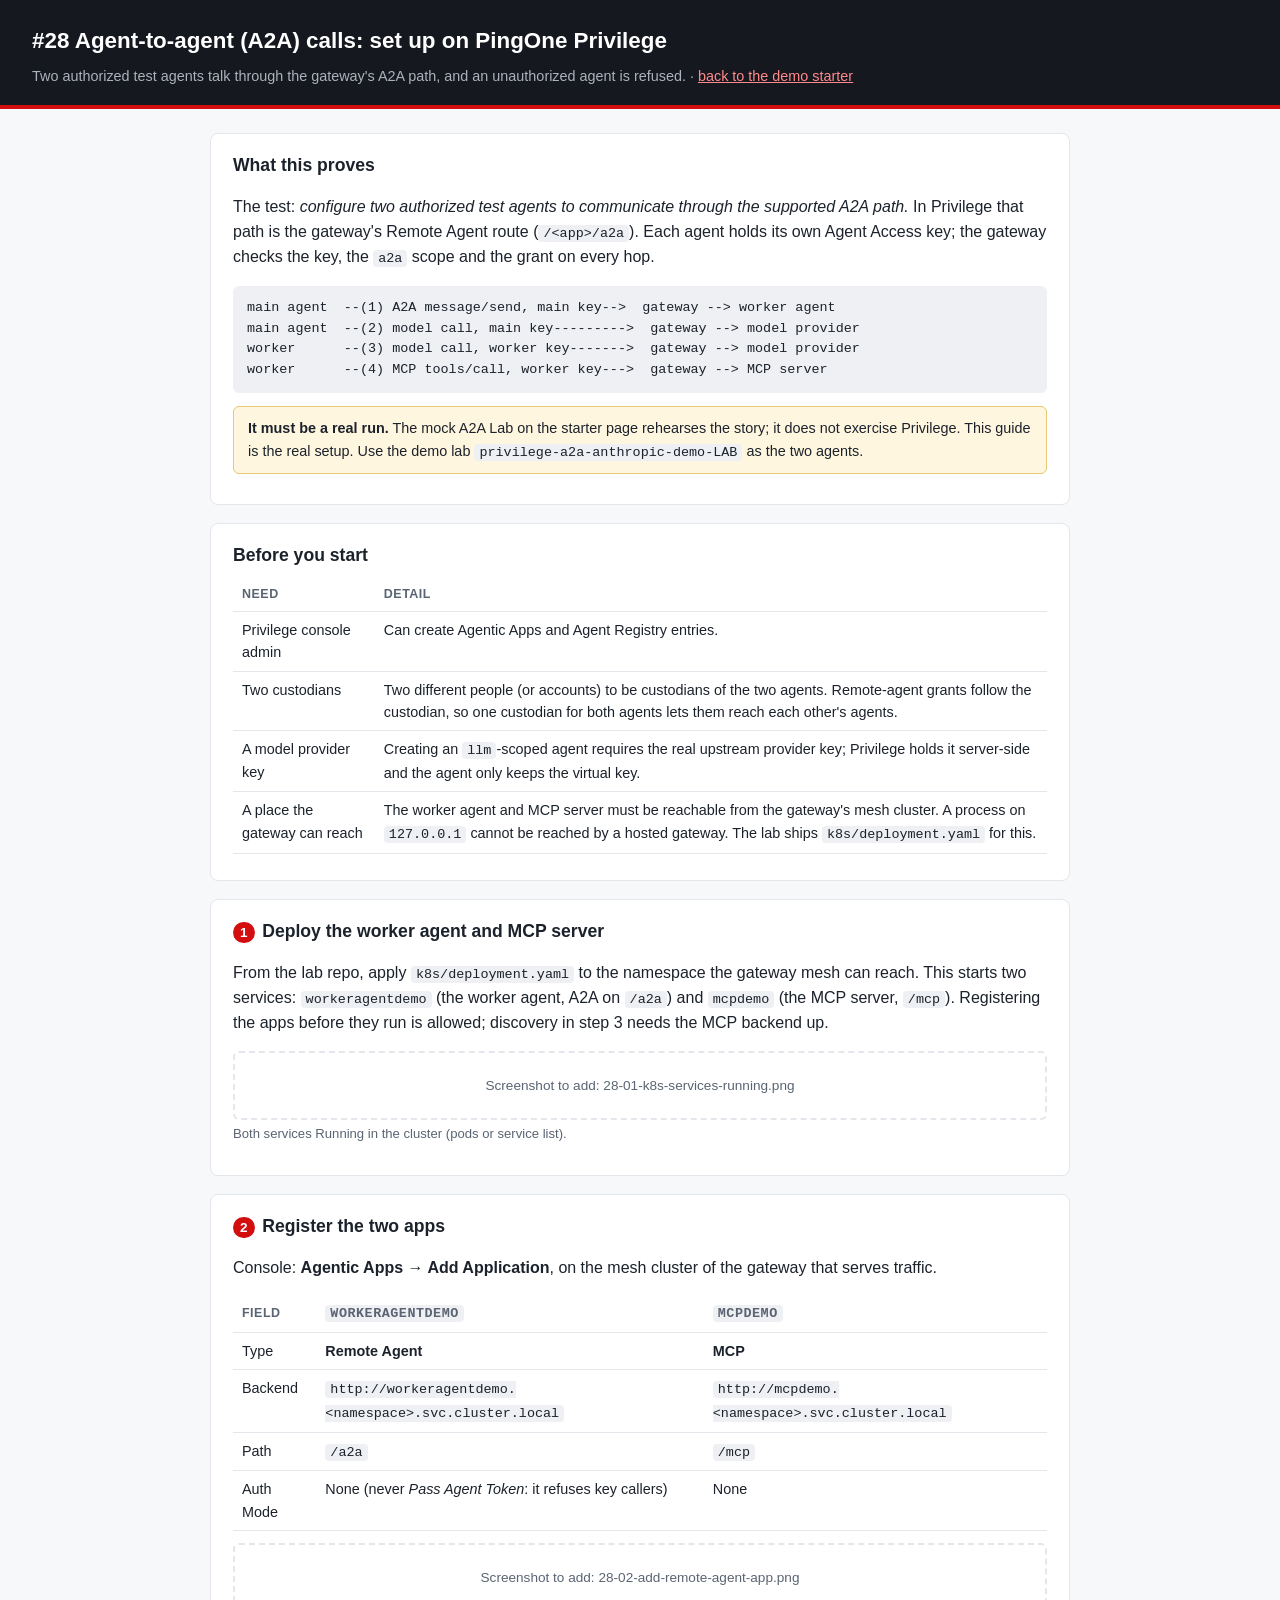
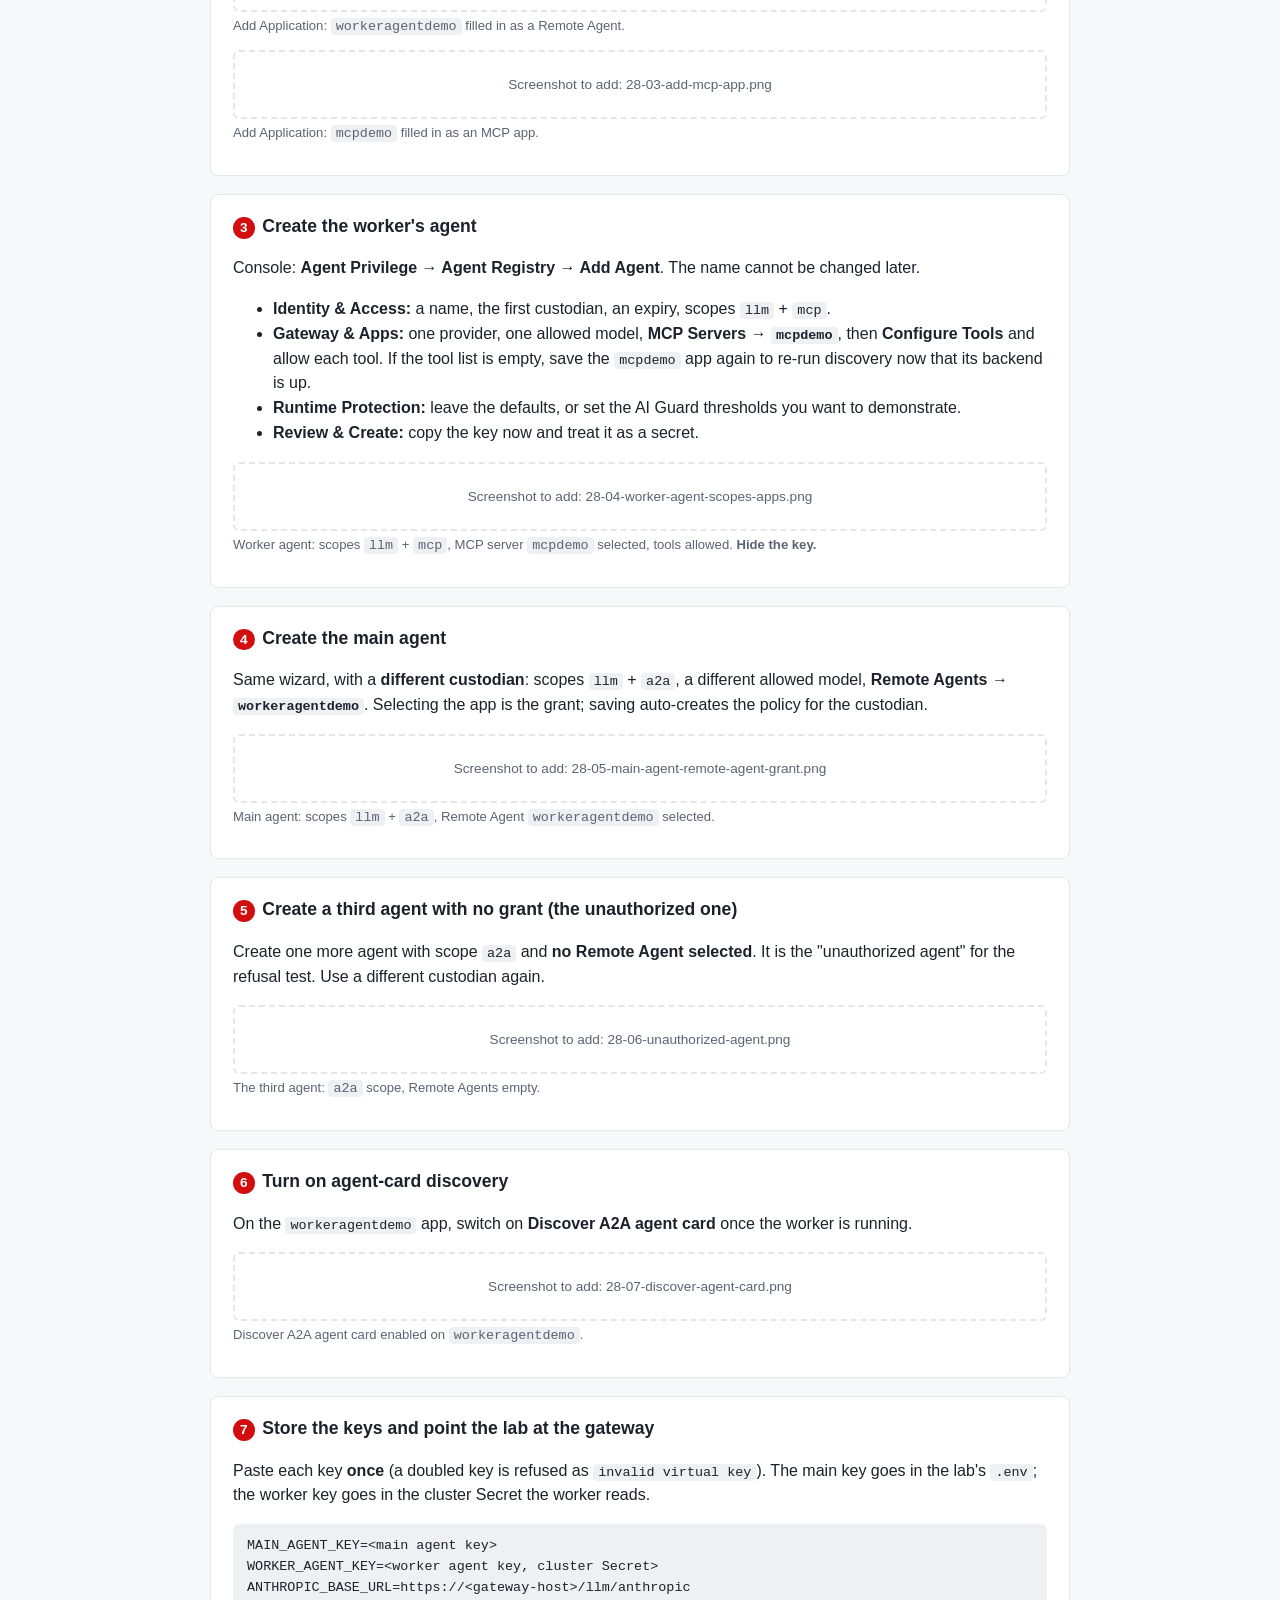
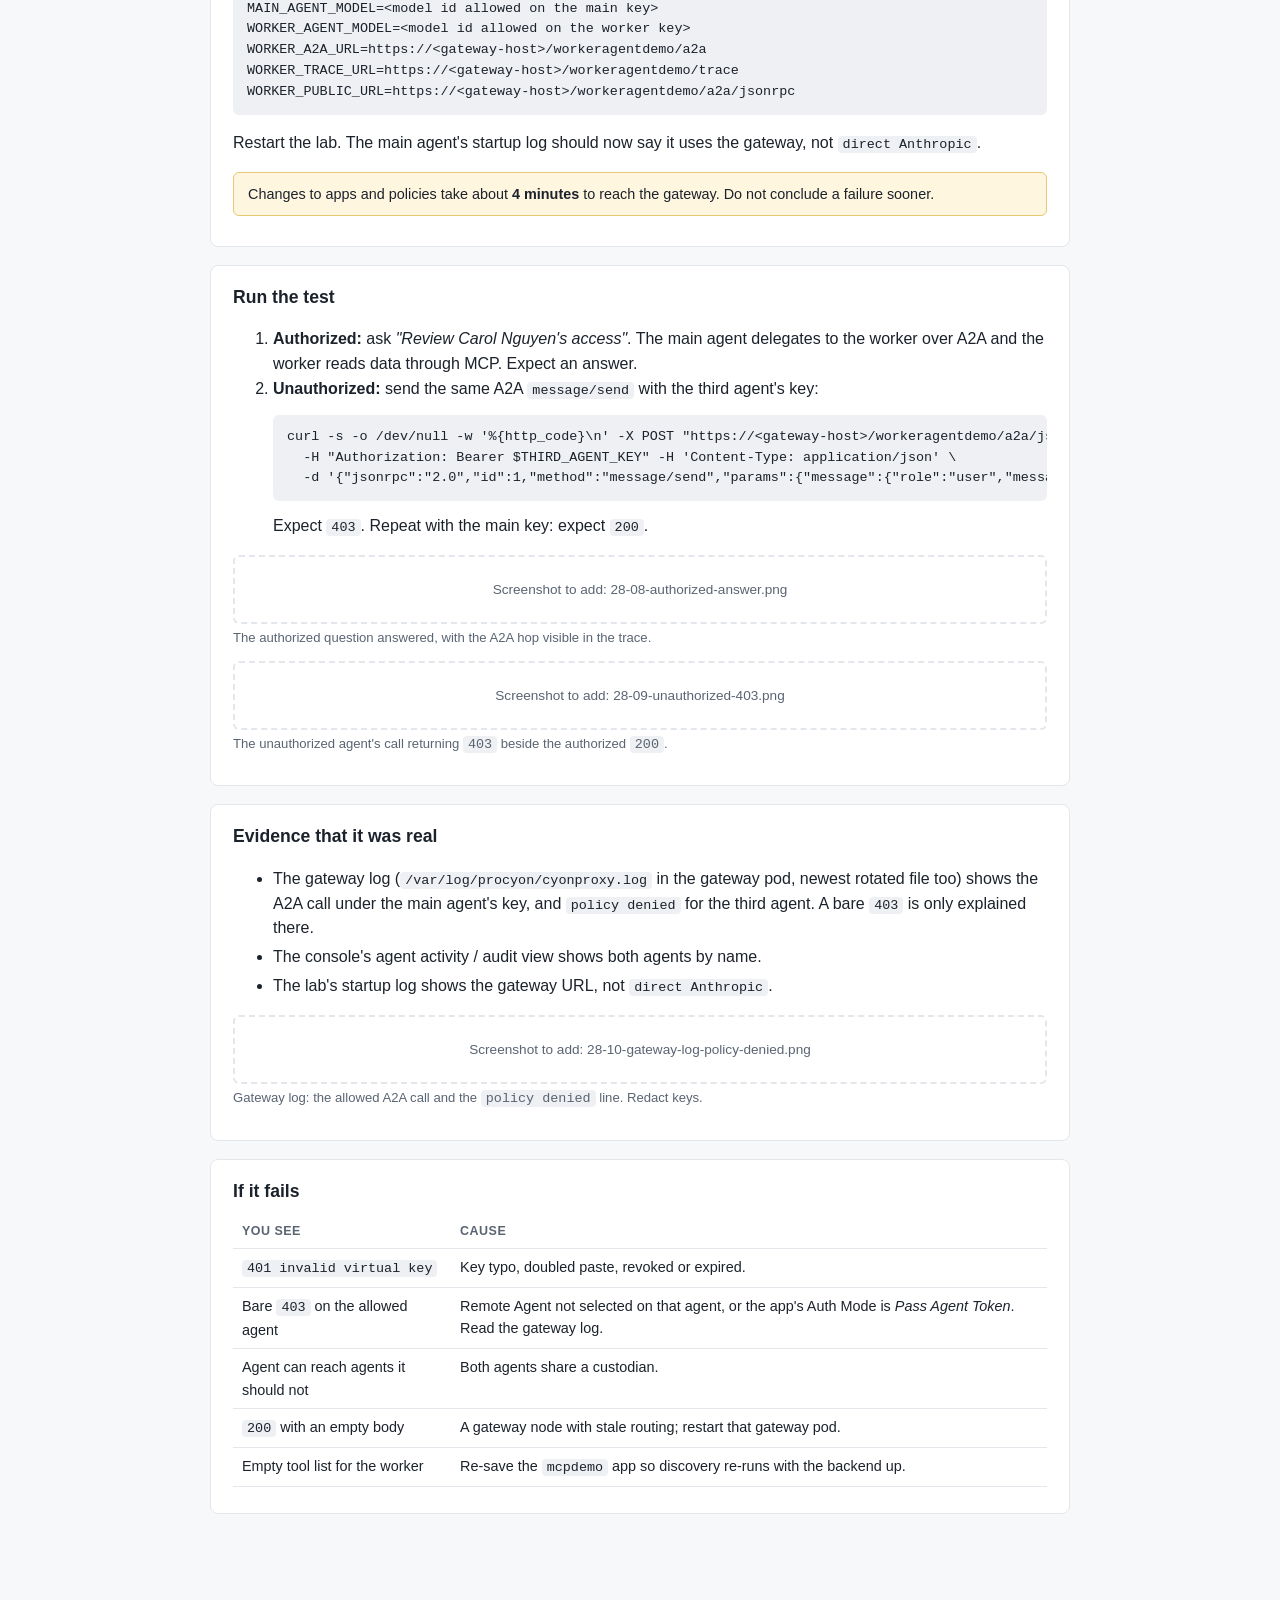
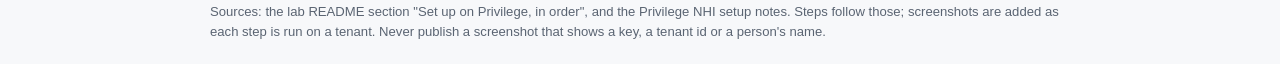
==== guides/28-a2a.html @ 097efc31 "Add Privilege setup guides for #28/#29/#30; real-runs-only framing; fix dead local link - guides/28-" ====
<!doctype html>
<html lang="en">
<head>
<meta charset="utf-8">
<meta name="viewport" content="width=device-width, initial-scale=1">
<title>Set up #28: agent-to-agent (A2A) in Privilege</title>
<link rel="stylesheet" href="guide.css">
</head>
<body>
<header>
  <h1>#28 Agent-to-agent (A2A) calls: set up on PingOne Privilege</h1>
  <p>Two authorized test agents talk through the gateway's A2A path, and an unauthorized agent is refused. &middot; <a href="../index.html">back to the demo starter</a></p>
</header>
<main>

<section>
  <h2 style="margin-bottom:6px">What this proves</h2>
  <p>The test: <i>configure two authorized test agents to communicate through the supported A2A path.</i> In Privilege that path is the gateway's Remote Agent route (<code>/&lt;app&gt;/a2a</code>). Each agent holds its own Agent Access key; the gateway checks the key, the <code>a2a</code> scope and the grant on every hop.</p>
  <pre><code>main agent  --(1) A2A message/send, main key--&gt;  gateway --&gt; worker agent
main agent  --(2) model call, main key---------&gt;  gateway --&gt; model provider
worker      --(3) model call, worker key-------&gt;  gateway --&gt; model provider
worker      --(4) MCP tools/call, worker key---&gt;  gateway --&gt; MCP server</code></pre>
  <div class="warn"><b>It must be a real run.</b> The mock A2A Lab on the starter page rehearses the story; it does not exercise Privilege. This guide is the real setup. Use the demo lab <code>privilege-a2a-anthropic-demo-LAB</code> as the two agents.</div>
</section>

<section>
  <h2 style="margin-bottom:6px">Before you start</h2>
  <table>
    <tr><th>Need</th><th>Detail</th></tr>
    <tr><td>Privilege console admin</td><td>Can create Agentic Apps and Agent Registry entries.</td></tr>
    <tr><td>Two custodians</td><td>Two different people (or accounts) to be custodians of the two agents. Remote-agent grants follow the custodian, so one custodian for both agents lets them reach each other's agents.</td></tr>
    <tr><td>A model provider key</td><td>Creating an <code>llm</code>-scoped agent requires the real upstream provider key; Privilege holds it server-side and the agent only keeps the virtual key.</td></tr>
    <tr><td>A place the gateway can reach</td><td>The worker agent and MCP server must be reachable from the gateway's mesh cluster. A process on <code>127.0.0.1</code> cannot be reached by a hosted gateway. The lab ships <code>k8s/deployment.yaml</code> for this.</td></tr>
  </table>
</section>

<section class="step">
  <h2>Deploy the worker agent and MCP server</h2>
  <p>From the lab repo, apply <code>k8s/deployment.yaml</code> to the namespace the gateway mesh can reach. This starts two services: <code>workeragentdemo</code> (the worker agent, A2A on <code>/a2a</code>) and <code>mcpdemo</code> (the MCP server, <code>/mcp</code>). Registering the apps before they run is allowed; discovery in step 3 needs the MCP backend up.</p>
  <figure class="shot" data-file="28-01-k8s-services-running.png"><img src="img/28-01-k8s-services-running.png" alt="Worker and MCP services running" onerror="this.parentNode.classList.add('missing')"><figcaption>Both services Running in the cluster (pods or service list).</figcaption></figure>
</section>

<section class="step">
  <h2>Register the two apps</h2>
  <p>Console: <b>Agentic Apps &rarr; Add Application</b>, on the mesh cluster of the gateway that serves traffic.</p>
  <table>
    <tr><th>Field</th><th><code>workeragentdemo</code></th><th><code>mcpdemo</code></th></tr>
    <tr><td>Type</td><td><b>Remote Agent</b></td><td><b>MCP</b></td></tr>
    <tr><td>Backend</td><td><code>http://workeragentdemo.&lt;namespace&gt;.svc.cluster.local</code></td><td><code>http://mcpdemo.&lt;namespace&gt;.svc.cluster.local</code></td></tr>
    <tr><td>Path</td><td><code>/a2a</code></td><td><code>/mcp</code></td></tr>
    <tr><td>Auth Mode</td><td>None (never <i>Pass Agent Token</i>: it refuses key callers)</td><td>None</td></tr>
  </table>
  <figure class="shot" data-file="28-02-add-remote-agent-app.png"><img src="img/28-02-add-remote-agent-app.png" alt="Add Application, Remote Agent" onerror="this.parentNode.classList.add('missing')"><figcaption>Add Application: <code>workeragentdemo</code> filled in as a Remote Agent.</figcaption></figure>
  <figure class="shot" data-file="28-03-add-mcp-app.png"><img src="img/28-03-add-mcp-app.png" alt="Add Application, MCP" onerror="this.parentNode.classList.add('missing')"><figcaption>Add Application: <code>mcpdemo</code> filled in as an MCP app.</figcaption></figure>
</section>

<section class="step">
  <h2>Create the worker's agent</h2>
  <p>Console: <b>Agent Privilege &rarr; Agent Registry &rarr; Add Agent</b>. The name cannot be changed later.</p>
  <ul>
    <li><b>Identity &amp; Access:</b> a name, the first custodian, an expiry, scopes <code>llm</code> + <code>mcp</code>.</li>
    <li><b>Gateway &amp; Apps:</b> one provider, one allowed model, <b>MCP Servers &rarr; <code>mcpdemo</code></b>, then <b>Configure Tools</b> and allow each tool. If the tool list is empty, save the <code>mcpdemo</code> app again to re-run discovery now that its backend is up.</li>
    <li><b>Runtime Protection:</b> leave the defaults, or set the AI Guard thresholds you want to demonstrate.</li>
    <li><b>Review &amp; Create:</b> copy the key now and treat it as a secret.</li>
  </ul>
  <figure class="shot" data-file="28-04-worker-agent-scopes-apps.png"><img src="img/28-04-worker-agent-scopes-apps.png" alt="Worker agent, scopes and apps" onerror="this.parentNode.classList.add('missing')"><figcaption>Worker agent: scopes <code>llm</code> + <code>mcp</code>, MCP server <code>mcpdemo</code> selected, tools allowed. <b>Hide the key.</b></figcaption></figure>
</section>

<section class="step">
  <h2>Create the main agent</h2>
  <p>Same wizard, with a <b>different custodian</b>: scopes <code>llm</code> + <code>a2a</code>, a different allowed model, <b>Remote Agents &rarr; <code>workeragentdemo</code></b>. Selecting the app is the grant; saving auto-creates the policy for the custodian.</p>
  <figure class="shot" data-file="28-05-main-agent-remote-agent-grant.png"><img src="img/28-05-main-agent-remote-agent-grant.png" alt="Main agent with remote agent selected" onerror="this.parentNode.classList.add('missing')"><figcaption>Main agent: scopes <code>llm</code> + <code>a2a</code>, Remote Agent <code>workeragentdemo</code> selected.</figcaption></figure>
</section>

<section class="step">
  <h2>Create a third agent with no grant (the unauthorized one)</h2>
  <p>Create one more agent with scope <code>a2a</code> and <b>no Remote Agent selected</b>. It is the "unauthorized agent" for the refusal test. Use a different custodian again.</p>
  <figure class="shot" data-file="28-06-unauthorized-agent.png"><img src="img/28-06-unauthorized-agent.png" alt="Agent with a2a scope and no remote agent" onerror="this.parentNode.classList.add('missing')"><figcaption>The third agent: <code>a2a</code> scope, Remote Agents empty.</figcaption></figure>
</section>

<section class="step">
  <h2>Turn on agent-card discovery</h2>
  <p>On the <code>workeragentdemo</code> app, switch on <b>Discover A2A agent card</b> once the worker is running.</p>
  <figure class="shot" data-file="28-07-discover-agent-card.png"><img src="img/28-07-discover-agent-card.png" alt="Discover A2A agent card enabled" onerror="this.parentNode.classList.add('missing')"><figcaption>Discover A2A agent card enabled on <code>workeragentdemo</code>.</figcaption></figure>
</section>

<section class="step">
  <h2>Store the keys and point the lab at the gateway</h2>
  <p>Paste each key <b>once</b> (a doubled key is refused as <code>invalid virtual key</code>). The main key goes in the lab's <code>.env</code>; the worker key goes in the cluster Secret the worker reads.</p>
<pre><code>MAIN_AGENT_KEY=&lt;main agent key&gt;
WORKER_AGENT_KEY=&lt;worker agent key, cluster Secret&gt;
ANTHROPIC_BASE_URL=https://&lt;gateway-host&gt;/llm/anthropic
MAIN_AGENT_MODEL=&lt;model id allowed on the main key&gt;
WORKER_AGENT_MODEL=&lt;model id allowed on the worker key&gt;
WORKER_A2A_URL=https://&lt;gateway-host&gt;/workeragentdemo/a2a
WORKER_TRACE_URL=https://&lt;gateway-host&gt;/workeragentdemo/trace
WORKER_PUBLIC_URL=https://&lt;gateway-host&gt;/workeragentdemo/a2a/jsonrpc</code></pre>
  <p>Restart the lab. The main agent's startup log should now say it uses the gateway, not <code>direct Anthropic</code>.</p>
  <div class="warn">Changes to apps and policies take about <b>4 minutes</b> to reach the gateway. Do not conclude a failure sooner.</div>
</section>

<section>
  <h2>Run the test</h2>
  <ol>
    <li><b>Authorized:</b> ask <i>"Review Carol Nguyen's access"</i>. The main agent delegates to the worker over A2A and the worker reads data through MCP. Expect an answer.</li>
    <li><b>Unauthorized:</b> send the same A2A <code>message/send</code> with the third agent's key:
<pre><code>curl -s -o /dev/null -w '%{http_code}\n' -X POST "https://&lt;gateway-host&gt;/workeragentdemo/a2a/jsonrpc" \
  -H "Authorization: Bearer $THIRD_AGENT_KEY" -H 'Content-Type: application/json' \
  -d '{"jsonrpc":"2.0","id":1,"method":"message/send","params":{"message":{"role":"user","messageId":"m1","parts":[{"kind":"text","text":"Hello"}]}}}'</code></pre>
    Expect <code>403</code>. Repeat with the main key: expect <code>200</code>.</li>
  </ol>
  <figure class="shot" data-file="28-08-authorized-answer.png"><img src="img/28-08-authorized-answer.png" alt="Authorized A2A answer" onerror="this.parentNode.classList.add('missing')"><figcaption>The authorized question answered, with the A2A hop visible in the trace.</figcaption></figure>
  <figure class="shot" data-file="28-09-unauthorized-403.png"><img src="img/28-09-unauthorized-403.png" alt="Unauthorized agent refused with 403" onerror="this.parentNode.classList.add('missing')"><figcaption>The unauthorized agent's call returning <code>403</code> beside the authorized <code>200</code>.</figcaption></figure>
</section>

<section>
  <h2>Evidence that it was real</h2>
  <ul class="checks">
    <li>The gateway log (<code>/var/log/procyon/cyonproxy.log</code> in the gateway pod, newest rotated file too) shows the A2A call under the main agent's key, and <code>policy denied</code> for the third agent. A bare <code>403</code> is only explained there.</li>
    <li>The console's agent activity / audit view shows both agents by name.</li>
    <li>The lab's startup log shows the gateway URL, not <code>direct Anthropic</code>.</li>
  </ul>
  <figure class="shot" data-file="28-10-gateway-log-policy-denied.png"><img src="img/28-10-gateway-log-policy-denied.png" alt="Gateway log lines" onerror="this.parentNode.classList.add('missing')"><figcaption>Gateway log: the allowed A2A call and the <code>policy denied</code> line. Redact keys.</figcaption></figure>
</section>

<section>
  <h2>If it fails</h2>
  <table>
    <tr><th>You see</th><th>Cause</th></tr>
    <tr><td><code>401 invalid virtual key</code></td><td>Key typo, doubled paste, revoked or expired.</td></tr>
    <tr><td>Bare <code>403</code> on the allowed agent</td><td>Remote Agent not selected on that agent, or the app's Auth Mode is <i>Pass Agent Token</i>. Read the gateway log.</td></tr>
    <tr><td>Agent can reach agents it should not</td><td>Both agents share a custodian.</td></tr>
    <tr><td><code>200</code> with an empty body</td><td>A gateway node with stale routing; restart that gateway pod.</td></tr>
    <tr><td>Empty tool list for the worker</td><td>Re-save the <code>mcpdemo</code> app so discovery re-runs with the backend up.</td></tr>
  </table>
</section>

</main>
<footer>Sources: the lab README section "Set up on Privilege, in order", and the Privilege NHI setup notes. Steps follow those; screenshots are added as each step is run on a tenant. Never publish a screenshot that shows a key, a tenant id or a person's name.</footer>
</body>
</html>
---- guides/guide.css ----
:root { --red:#d20e0f; --text:#1c222b; --muted:#5a6472; --border:#e3e6ea; --bg:#f7f8fa; --card:#fff; --code:#eef0f3; --warn:#fff6e0; --warn-b:#e8c872; }
@media (prefers-color-scheme: dark) {
  :root { --text:#e6e9ee; --muted:#9aa4b2; --border:#2d333d; --bg:#12151b; --card:#1a1e26; --code:#232832; --warn:#2b2412; --warn-b:#6b5a24; }
}
* { box-sizing:border-box; }
body { margin:0; font-family:'Montserrat',-apple-system,Helvetica,Arial,sans-serif; color:var(--text); background:var(--bg); line-height:1.55; }
header { background:#16181f; color:#fff; padding:24px 32px 18px; border-bottom:4px solid var(--red); }
header h1 { margin:0 0 6px; font-size:1.4rem; }
header p { margin:0; color:#aab2bd; font-size:.9rem; }
header a { color:#ff8a8b; }
main { max-width:900px; margin:0 auto; padding:24px 20px 70px; }
section { background:var(--card); border:1px solid var(--border); border-radius:8px; padding:18px 22px; margin-bottom:18px; }
h2 { margin:0 0 10px; font-size:1.1rem; }
h3 { margin:18px 0 6px; font-size:1rem; }
a { color:var(--red); }
code { background:var(--code); border-radius:4px; padding:1px 5px; font-size:.84rem; }
pre { background:var(--code); border-radius:6px; padding:12px 14px; overflow-x:auto; font-size:.82rem; }
pre code { background:none; padding:0; }
table { width:100%; border-collapse:collapse; font-size:.9rem; margin:8px 0; }
th, td { text-align:left; padding:7px 9px; border-bottom:1px solid var(--border); vertical-align:top; }
th { color:var(--muted); font-size:.78rem; text-transform:uppercase; letter-spacing:.04em; }
.step { counter-increment:step; }
.step > h2::before { content:counter(step); display:inline-block; background:var(--red); color:#fff; border-radius:50%; width:1.6em; height:1.6em; text-align:center; line-height:1.6em; margin-right:.55em; font-size:.85rem; }
main { counter-reset:step; }
.warn { background:var(--warn); border:1px solid var(--warn-b); border-radius:6px; padding:10px 14px; font-size:.9rem; margin:12px 0; }
.expect { border-left:4px solid var(--red); padding:4px 12px; color:var(--muted); font-size:.9rem; margin:10px 0; }
.tag { display:inline-block; font-size:.72rem; font-weight:700; border-radius:10px; padding:2px 8px; margin-left:6px; vertical-align:middle; }
.tag.unverified { background:#fdeaea; color:var(--red); }
.tag.verified { background:#e8f4ec; color:#1f7a4d; }
figure.shot { margin:12px 0; }
figure.shot img { max-width:100%; border:1px solid var(--border); border-radius:6px; display:block; }
figure.shot figcaption { color:var(--muted); font-size:.82rem; margin-top:4px; }
figure.shot.missing img { display:none; }
figure.shot.missing::before { content:"Screenshot to add: " attr(data-file); display:block; border:2px dashed var(--border); border-radius:6px; padding:22px 14px; text-align:center; color:var(--muted); font-size:.85rem; }
.checks li { margin:4px 0; }
footer { max-width:900px; margin:0 auto; padding:0 20px 40px; color:var(--muted); font-size:.82rem; }
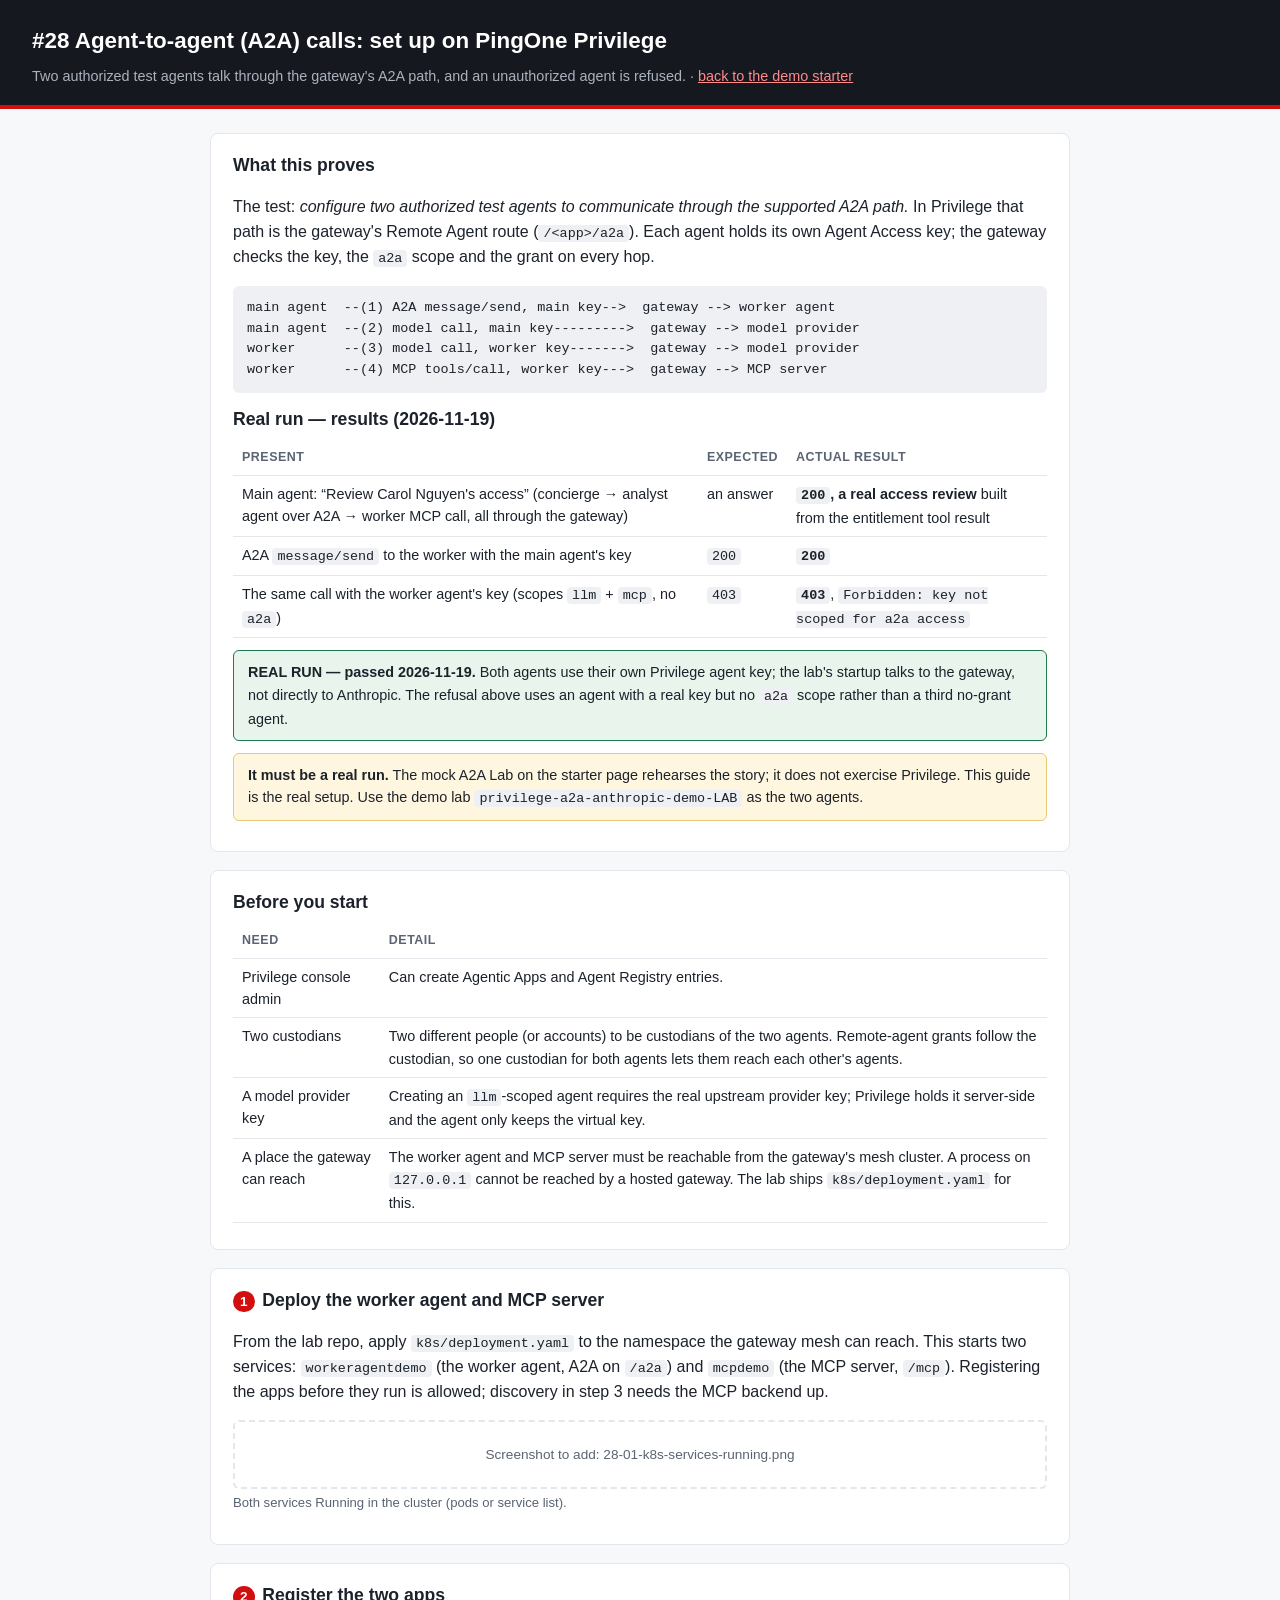
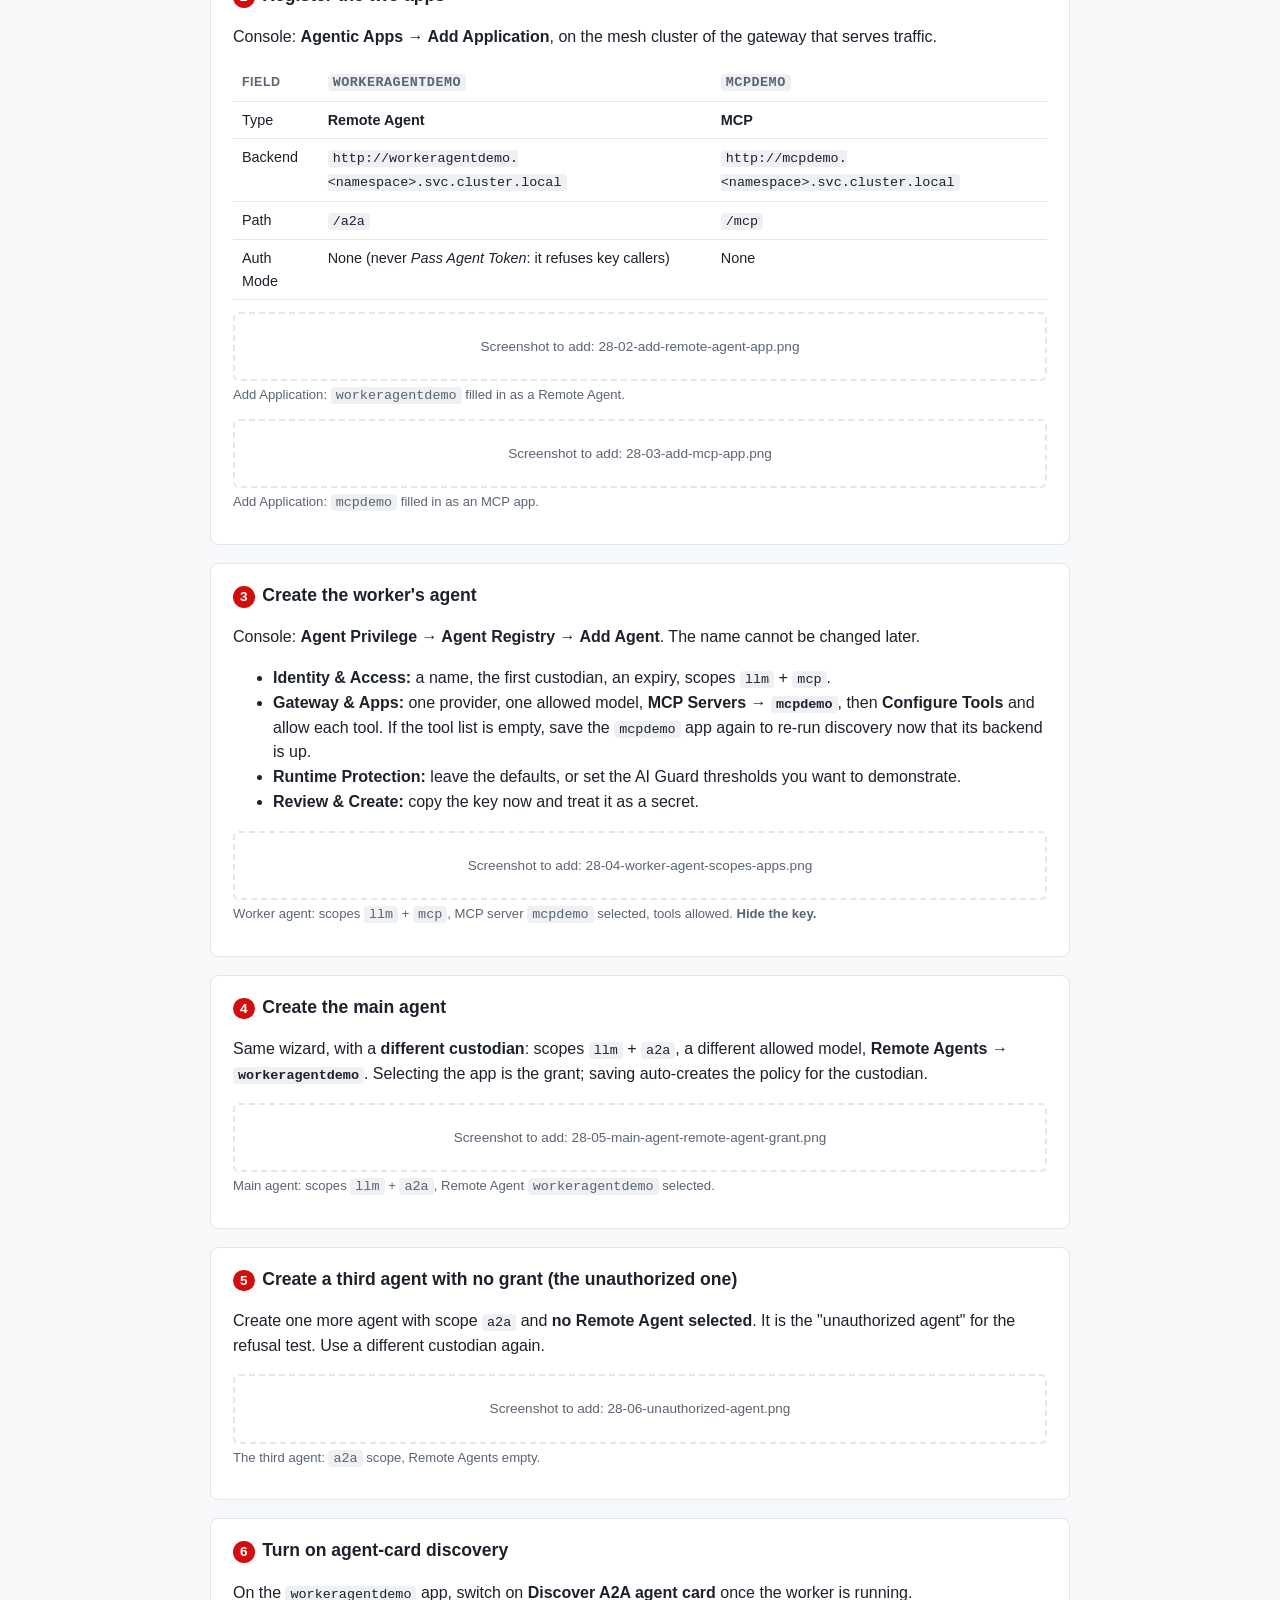
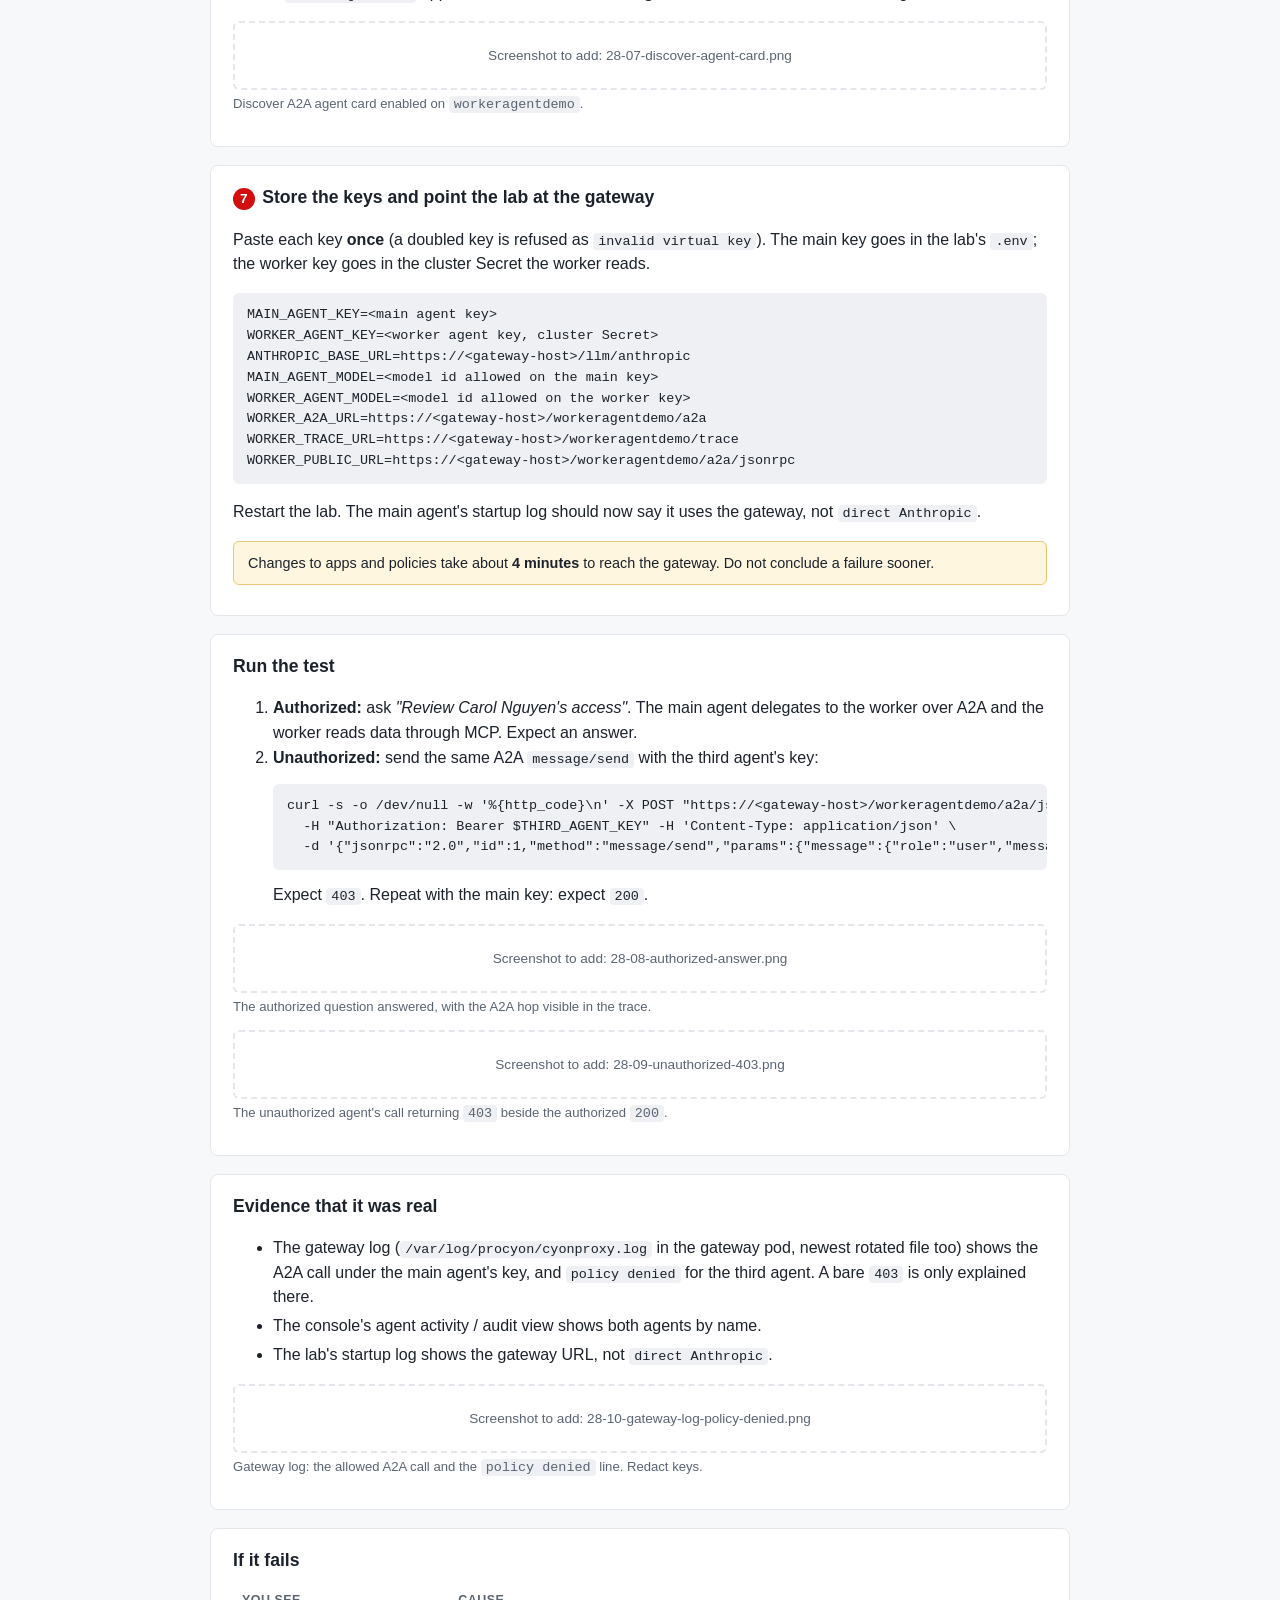
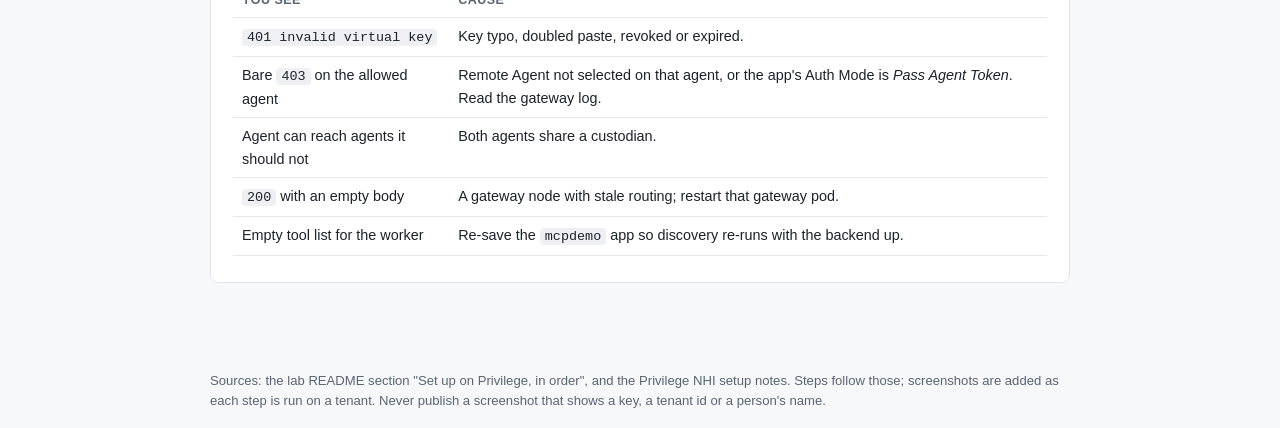
==== commit 5775cd7d: "Mark MCP test #28 A2A as a real run (2026-11-19): A2A through gateway answered, key without a2a scop" ====
--- a/guides/28-a2a.html
+++ b/guides/28-a2a.html
@@ -20,6 +20,14 @@
 main agent  --(2) model call, main key---------&gt;  gateway --&gt; model provider
 worker      --(3) model call, worker key-------&gt;  gateway --&gt; model provider
 worker      --(4) MCP tools/call, worker key---&gt;  gateway --&gt; MCP server</code></pre>
+  <h2 style="margin-bottom:6px">Real run &mdash; results (2026-11-19)</h2>
+  <table>
+    <tr><th>Present</th><th>Expected</th><th>Actual result</th></tr>
+    <tr><td>Main agent: &ldquo;Review Carol Nguyen's access&rdquo; (concierge &rarr; analyst agent over A2A &rarr; worker MCP call, all through the gateway)</td><td>an answer</td><td><b><code>200</code>, a real access review</b> built from the entitlement tool result</td></tr>
+    <tr><td>A2A <code>message/send</code> to the worker with the main agent's key</td><td><code>200</code></td><td><b><code>200</code></b></td></tr>
+    <tr><td>The same call with the worker agent's key (scopes <code>llm</code> + <code>mcp</code>, no <code>a2a</code>)</td><td><code>403</code></td><td><b><code>403</code></b>, <code>Forbidden: key not scoped for a2a access</code></td></tr>
+  </table>
+  <div class="warn" style="background:#e8f4ec;border-color:#1f7a4d"><b>REAL RUN &mdash; passed 2026-11-19.</b> Both agents use their own Privilege agent key; the lab's startup talks to the gateway, not directly to Anthropic. The refusal above uses an agent with a real key but no <code>a2a</code> scope rather than a third no-grant agent.</div>
   <div class="warn"><b>It must be a real run.</b> The mock A2A Lab on the starter page rehearses the story; it does not exercise Privilege. This guide is the real setup. Use the demo lab <code>privilege-a2a-anthropic-demo-LAB</code> as the two agents.</div>
 </section>
 
--- a/guides/guide.css
+++ b/guides/guide.css
@@ -13,7 +13,9 @@
 h2 { margin:0 0 10px; font-size:1.1rem; }
 h3 { margin:18px 0 6px; font-size:1rem; }
 a { color:var(--red); }
-code { background:var(--code); border-radius:4px; padding:1px 5px; font-size:.84rem; }
+code { background:var(--code); border-radius:4px; padding:1px 5px; font-size:.84rem; overflow-wrap:anywhere; }
+section { min-width:0; }
+@media (max-width: 600px) { header { padding:20px 16px 14px; } main { padding:16px 16px 60px; } section { padding:16px; } th, td { padding:6px 6px; } table { display:block; overflow-x:auto; } }
 pre { background:var(--code); border-radius:6px; padding:12px 14px; overflow-x:auto; font-size:.82rem; }
 pre code { background:none; padding:0; }
 table { width:100%; border-collapse:collapse; font-size:.9rem; margin:8px 0; }
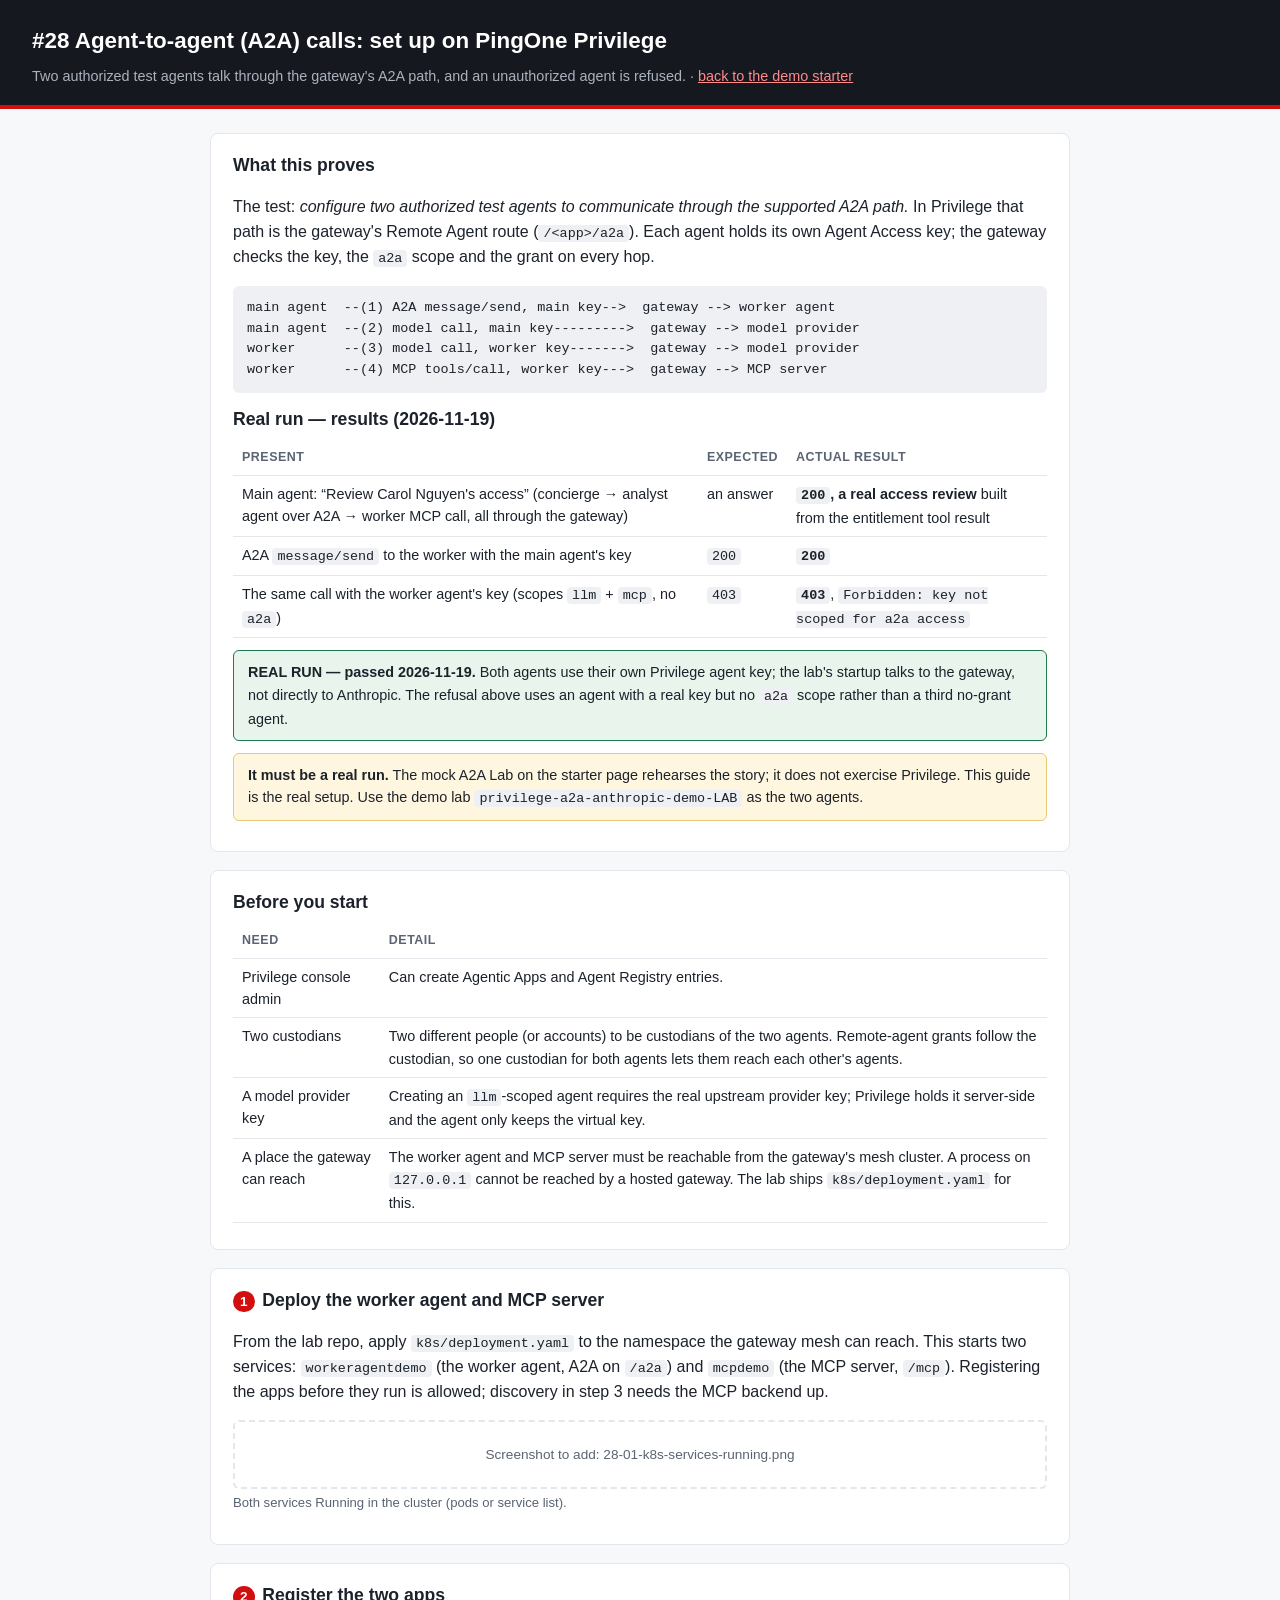
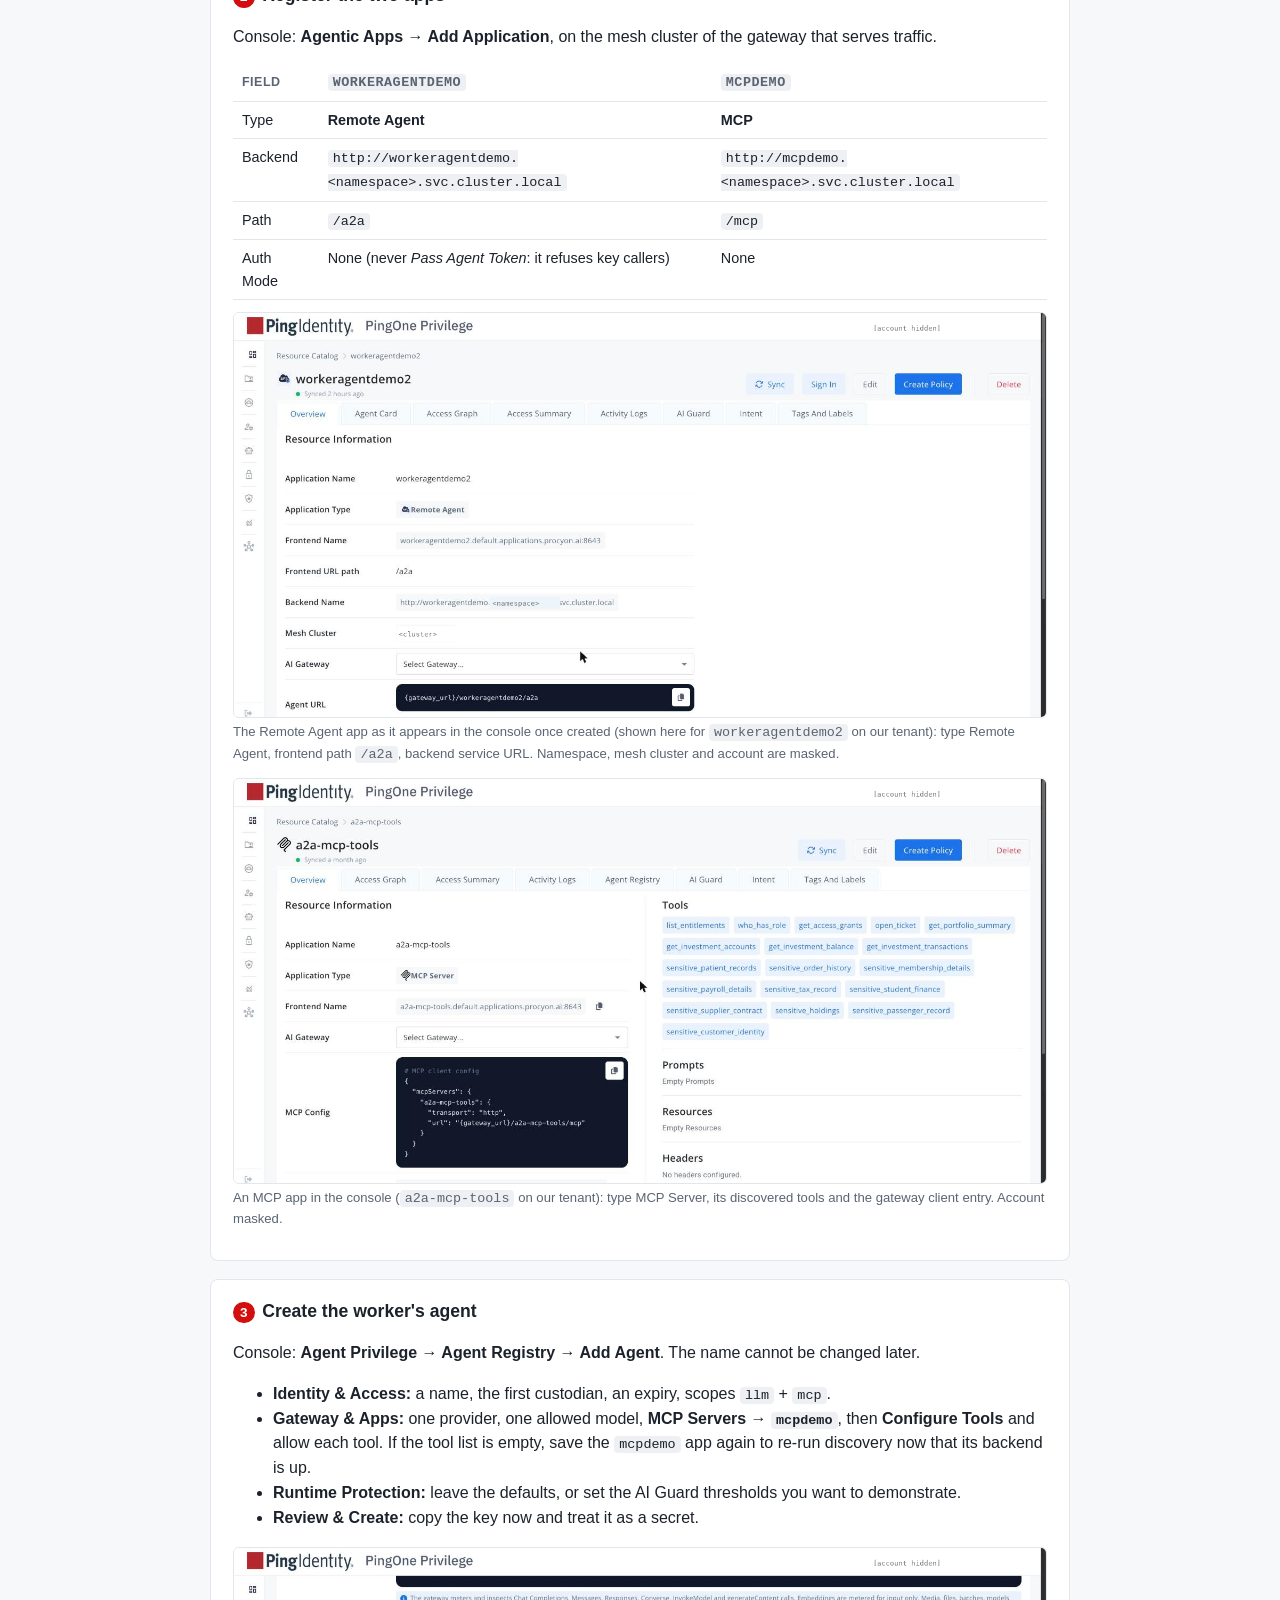
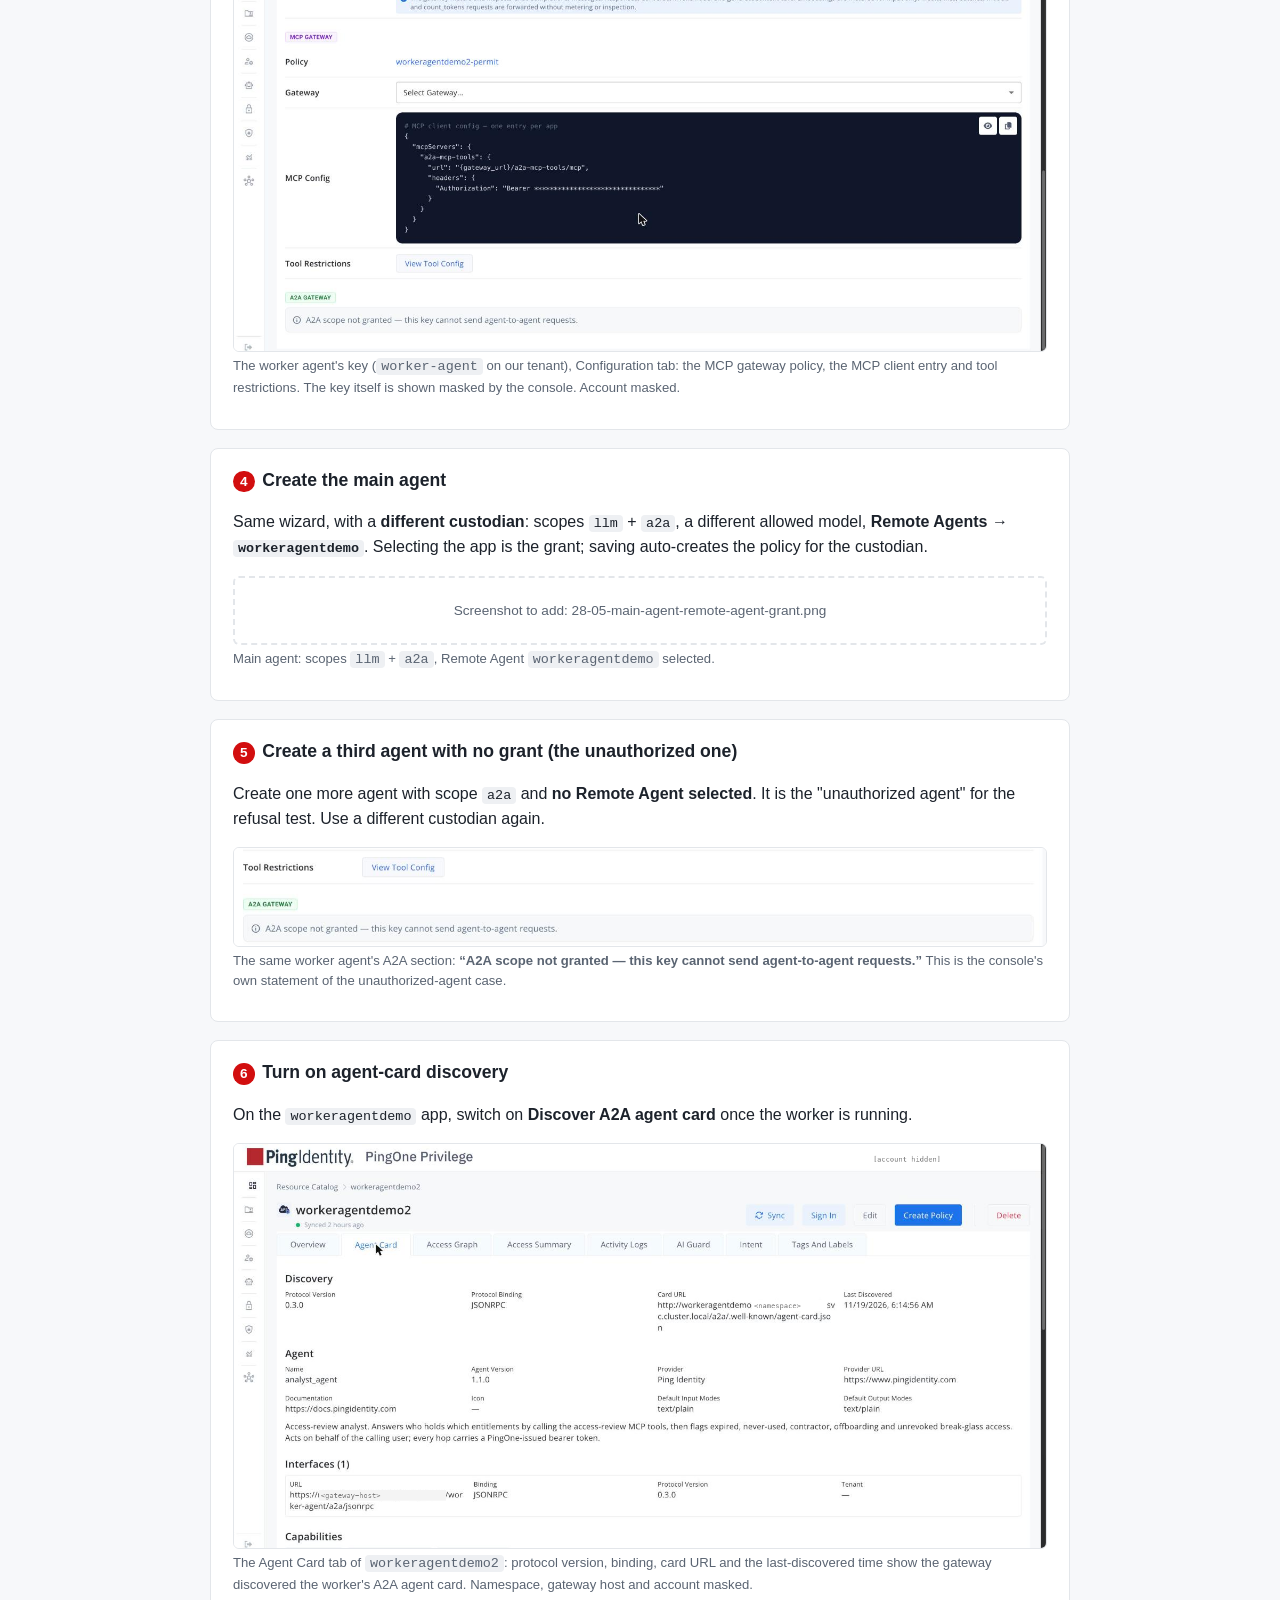
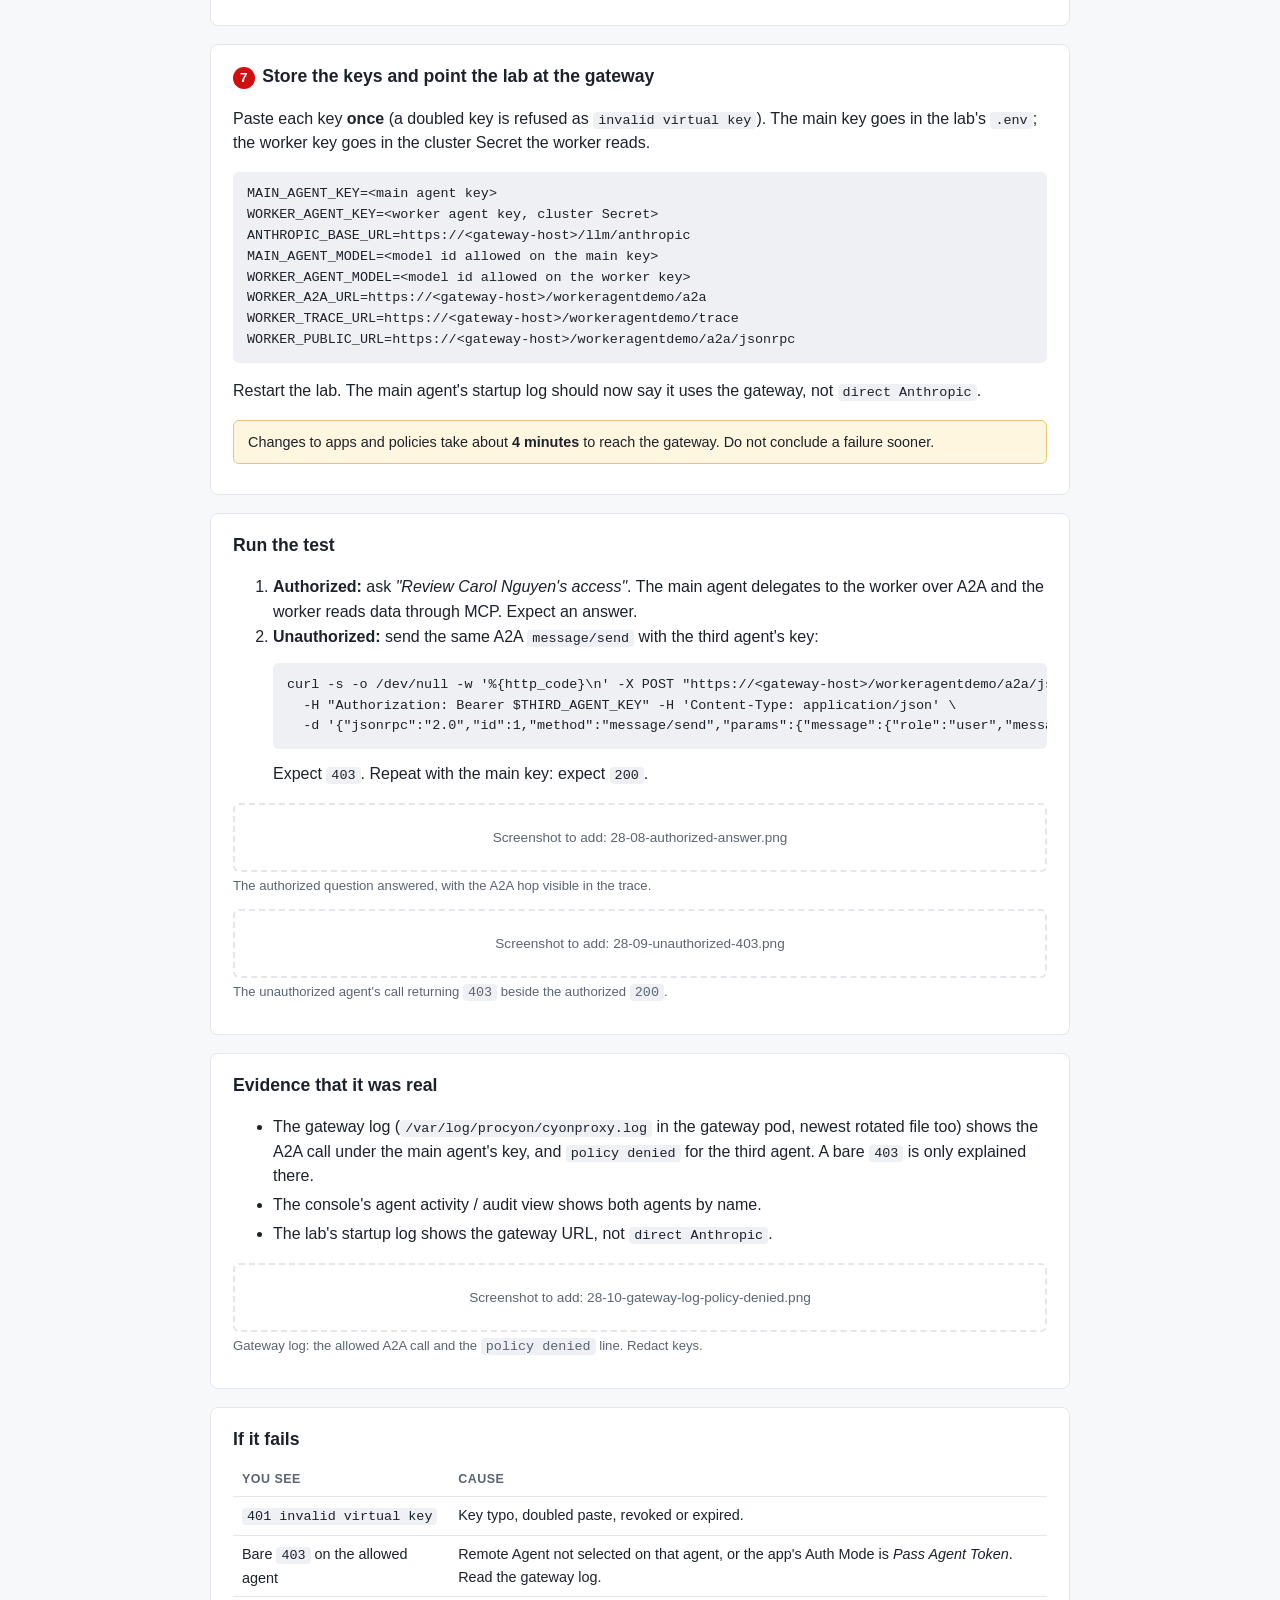
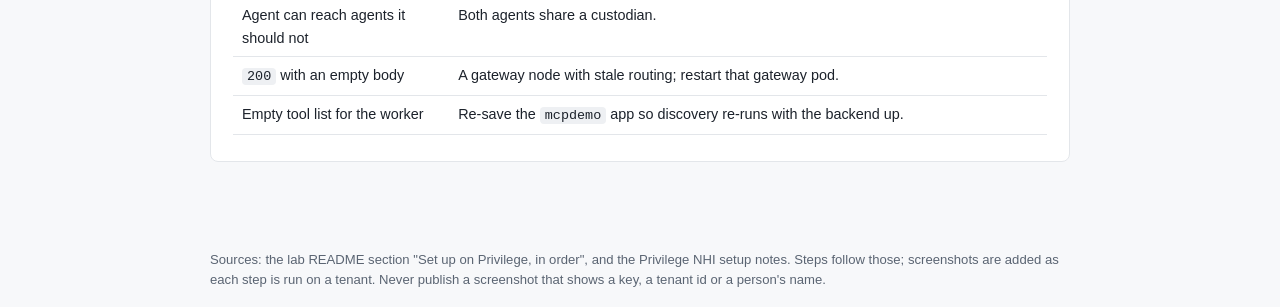
==== commit 9d9940f7: "Guides: add 13 real console screenshots (redacted) and caption them with what they show" ====
--- a/guides/28-a2a.html
+++ b/guides/28-a2a.html
@@ -58,8 +58,8 @@
     <tr><td>Path</td><td><code>/a2a</code></td><td><code>/mcp</code></td></tr>
     <tr><td>Auth Mode</td><td>None (never <i>Pass Agent Token</i>: it refuses key callers)</td><td>None</td></tr>
   </table>
-  <figure class="shot" data-file="28-02-add-remote-agent-app.png"><img src="img/28-02-add-remote-agent-app.png" alt="Add Application, Remote Agent" onerror="this.parentNode.classList.add('missing')"><figcaption>Add Application: <code>workeragentdemo</code> filled in as a Remote Agent.</figcaption></figure>
-  <figure class="shot" data-file="28-03-add-mcp-app.png"><img src="img/28-03-add-mcp-app.png" alt="Add Application, MCP" onerror="this.parentNode.classList.add('missing')"><figcaption>Add Application: <code>mcpdemo</code> filled in as an MCP app.</figcaption></figure>
+  <figure class="shot" data-file="28-02-add-remote-agent-app.png"><img src="img/28-02-add-remote-agent-app.png" alt="Add Application, Remote Agent" onerror="this.parentNode.classList.add('missing')"><figcaption>The Remote Agent app as it appears in the console once created (shown here for <code>workeragentdemo2</code> on our tenant): type Remote Agent, frontend path <code>/a2a</code>, backend service URL. Namespace, mesh cluster and account are masked.</figcaption></figure>
+  <figure class="shot" data-file="28-03-add-mcp-app.png"><img src="img/28-03-add-mcp-app.png" alt="Add Application, MCP" onerror="this.parentNode.classList.add('missing')"><figcaption>An MCP app in the console (<code>a2a-mcp-tools</code> on our tenant): type MCP Server, its discovered tools and the gateway client entry. Account masked.</figcaption></figure>
 </section>
 
 <section class="step">
@@ -71,7 +71,7 @@
     <li><b>Runtime Protection:</b> leave the defaults, or set the AI Guard thresholds you want to demonstrate.</li>
     <li><b>Review &amp; Create:</b> copy the key now and treat it as a secret.</li>
   </ul>
-  <figure class="shot" data-file="28-04-worker-agent-scopes-apps.png"><img src="img/28-04-worker-agent-scopes-apps.png" alt="Worker agent, scopes and apps" onerror="this.parentNode.classList.add('missing')"><figcaption>Worker agent: scopes <code>llm</code> + <code>mcp</code>, MCP server <code>mcpdemo</code> selected, tools allowed. <b>Hide the key.</b></figcaption></figure>
+  <figure class="shot" data-file="28-04-worker-agent-scopes-apps.png"><img src="img/28-04-worker-agent-scopes-apps.png" alt="Worker agent, scopes and apps" onerror="this.parentNode.classList.add('missing')"><figcaption>The worker agent's key (<code>worker-agent</code> on our tenant), Configuration tab: the MCP gateway policy, the MCP client entry and tool restrictions. The key itself is shown masked by the console. Account masked.</figcaption></figure>
 </section>
 
 <section class="step">
@@ -83,13 +83,13 @@
 <section class="step">
   <h2>Create a third agent with no grant (the unauthorized one)</h2>
   <p>Create one more agent with scope <code>a2a</code> and <b>no Remote Agent selected</b>. It is the "unauthorized agent" for the refusal test. Use a different custodian again.</p>
-  <figure class="shot" data-file="28-06-unauthorized-agent.png"><img src="img/28-06-unauthorized-agent.png" alt="Agent with a2a scope and no remote agent" onerror="this.parentNode.classList.add('missing')"><figcaption>The third agent: <code>a2a</code> scope, Remote Agents empty.</figcaption></figure>
+  <figure class="shot" data-file="28-06-unauthorized-agent.png"><img src="img/28-06-unauthorized-agent.png" alt="Agent with a2a scope and no remote agent" onerror="this.parentNode.classList.add('missing')"><figcaption>The same worker agent's A2A section: <b>&ldquo;A2A scope not granted &mdash; this key cannot send agent-to-agent requests.&rdquo;</b> This is the console's own statement of the unauthorized-agent case.</figcaption></figure>
 </section>
 
 <section class="step">
   <h2>Turn on agent-card discovery</h2>
   <p>On the <code>workeragentdemo</code> app, switch on <b>Discover A2A agent card</b> once the worker is running.</p>
-  <figure class="shot" data-file="28-07-discover-agent-card.png"><img src="img/28-07-discover-agent-card.png" alt="Discover A2A agent card enabled" onerror="this.parentNode.classList.add('missing')"><figcaption>Discover A2A agent card enabled on <code>workeragentdemo</code>.</figcaption></figure>
+  <figure class="shot" data-file="28-07-discover-agent-card.png"><img src="img/28-07-discover-agent-card.png" alt="Discover A2A agent card enabled" onerror="this.parentNode.classList.add('missing')"><figcaption>The Agent Card tab of <code>workeragentdemo2</code>: protocol version, binding, card URL and the last-discovered time show the gateway discovered the worker's A2A agent card. Namespace, gateway host and account masked.</figcaption></figure>
 </section>
 
 <section class="step">
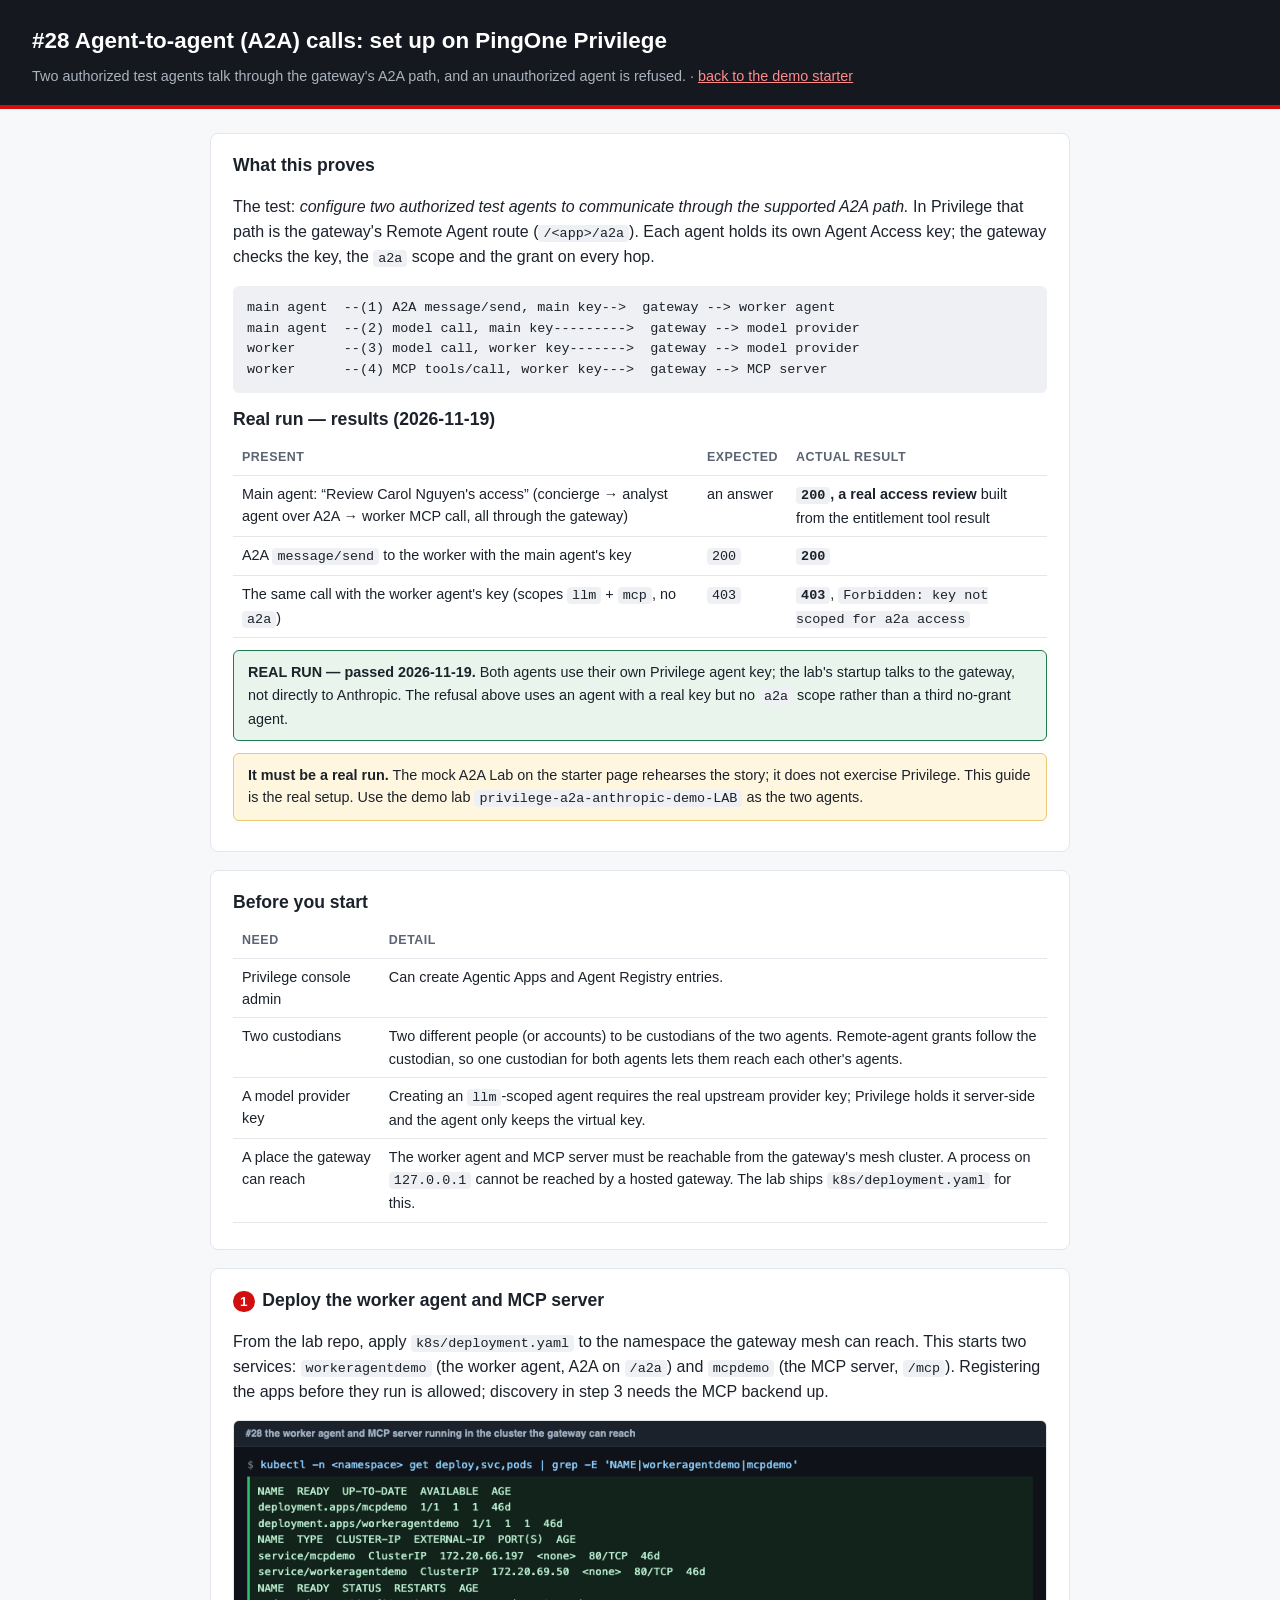
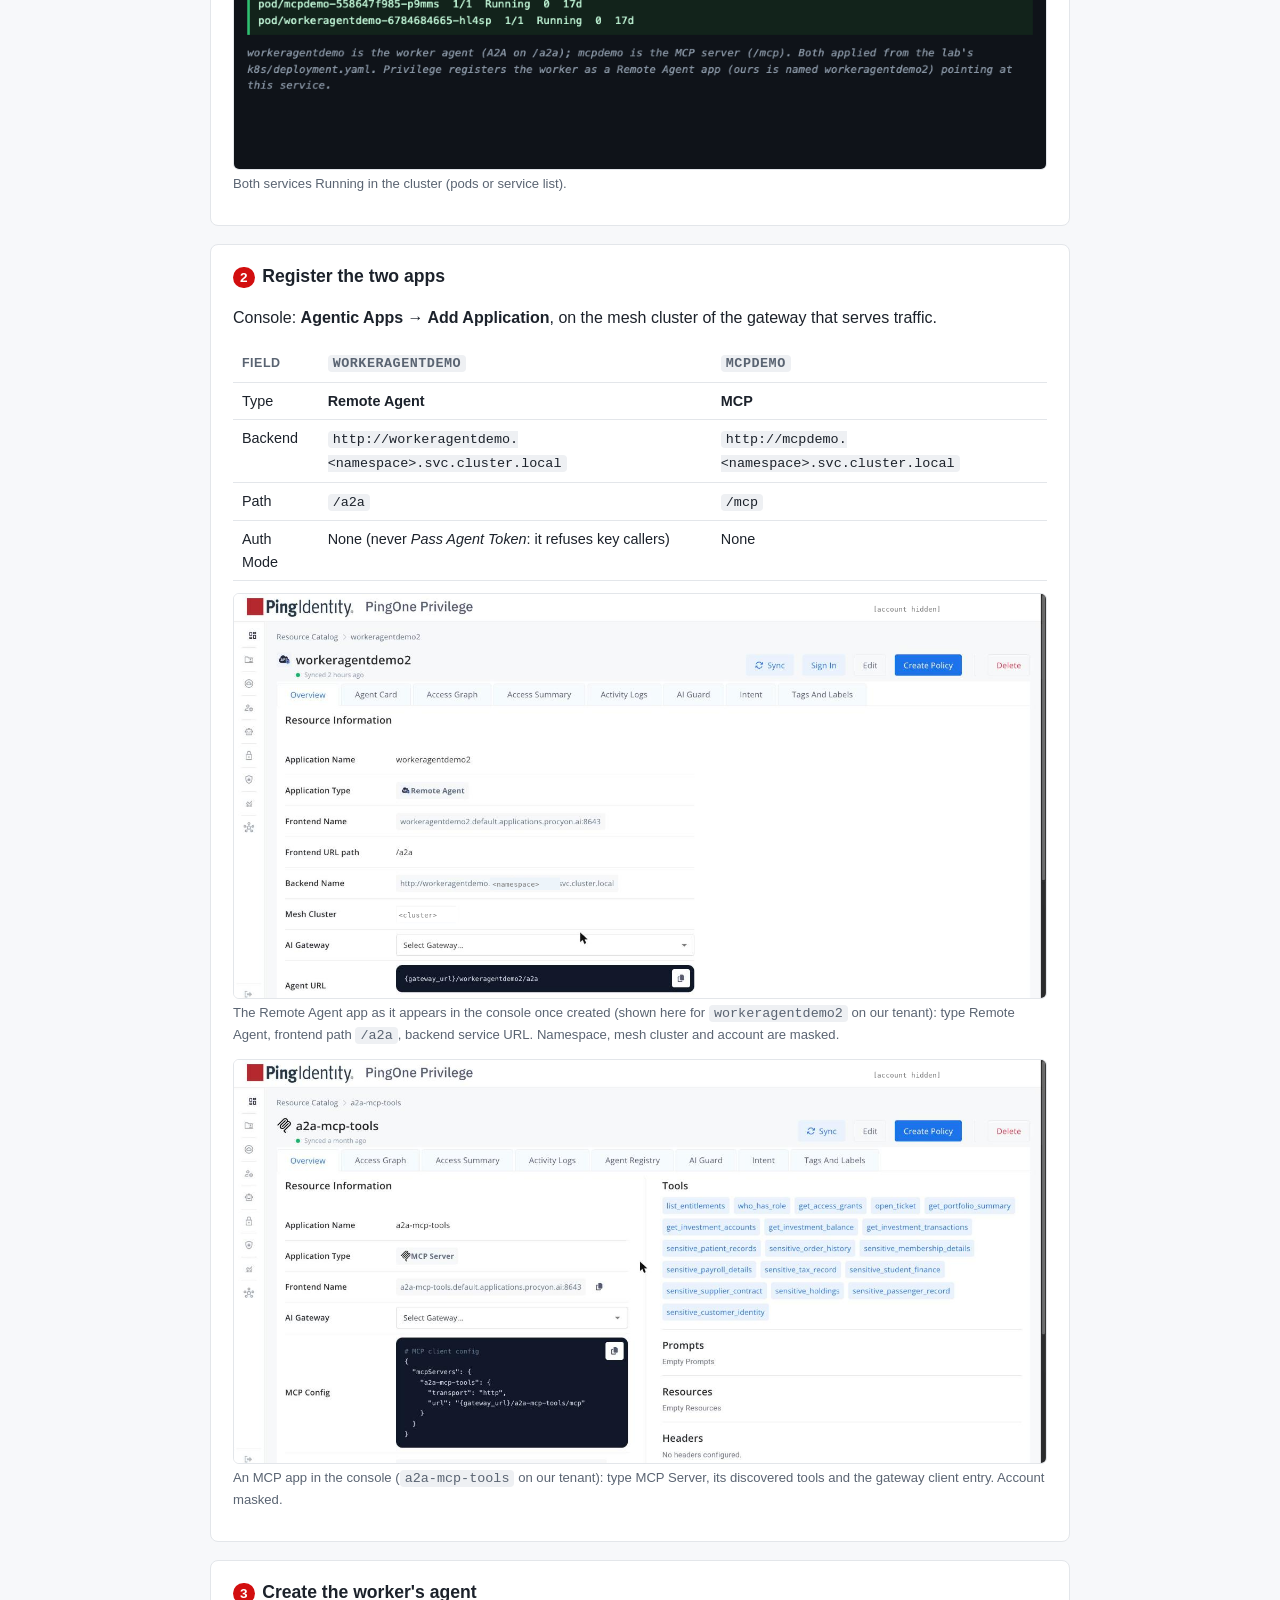
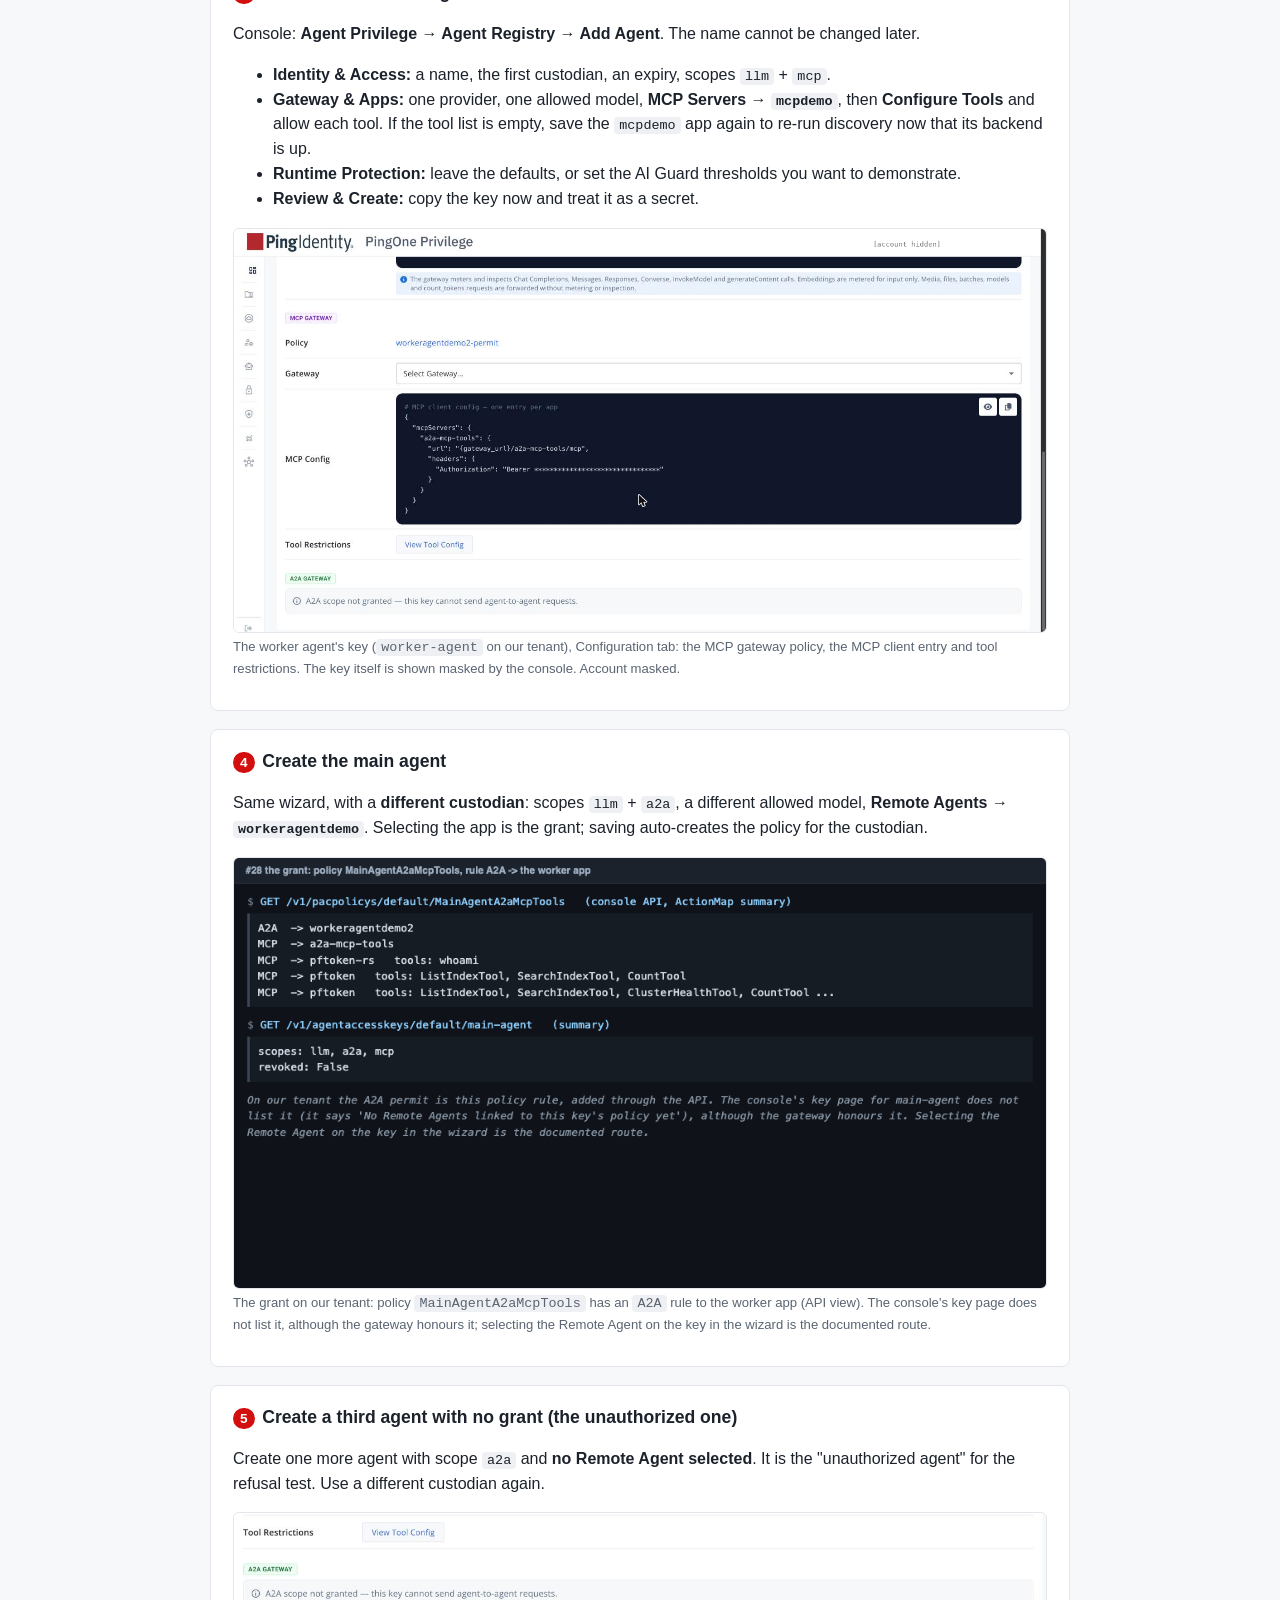
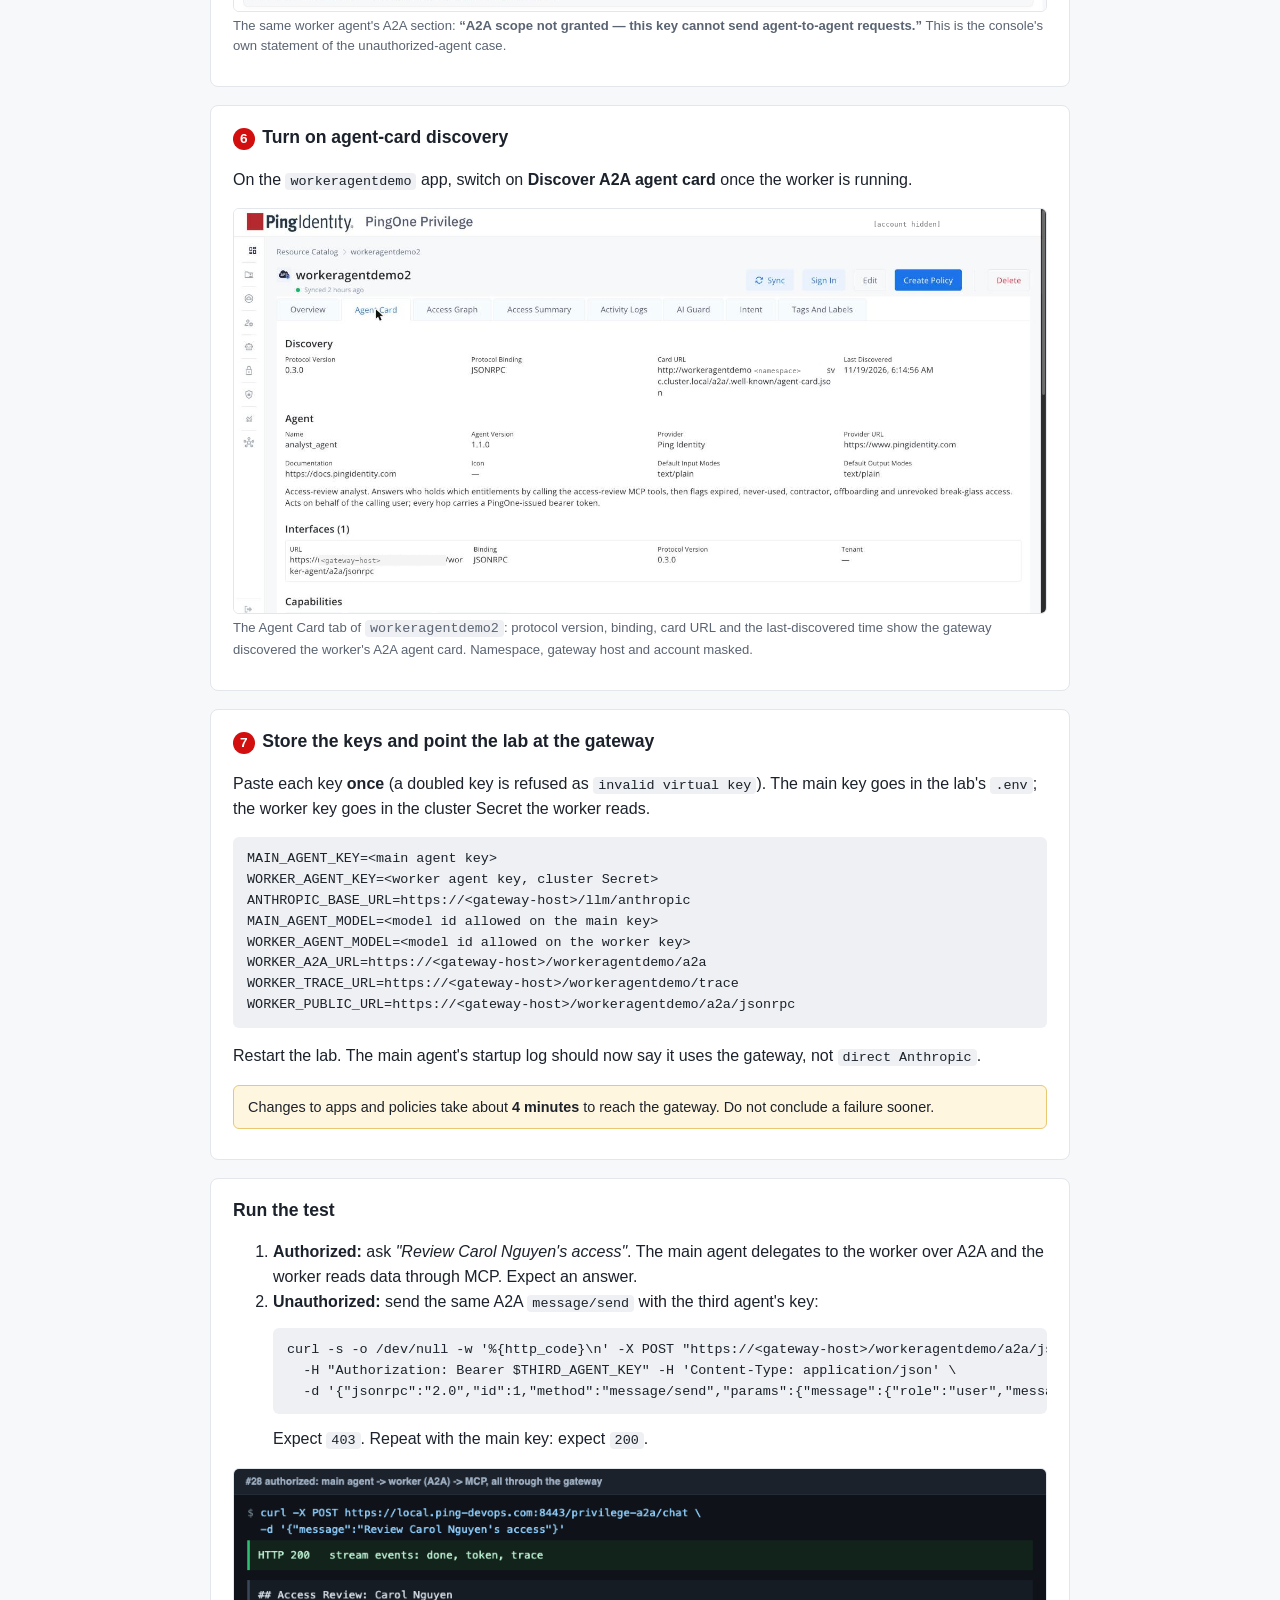
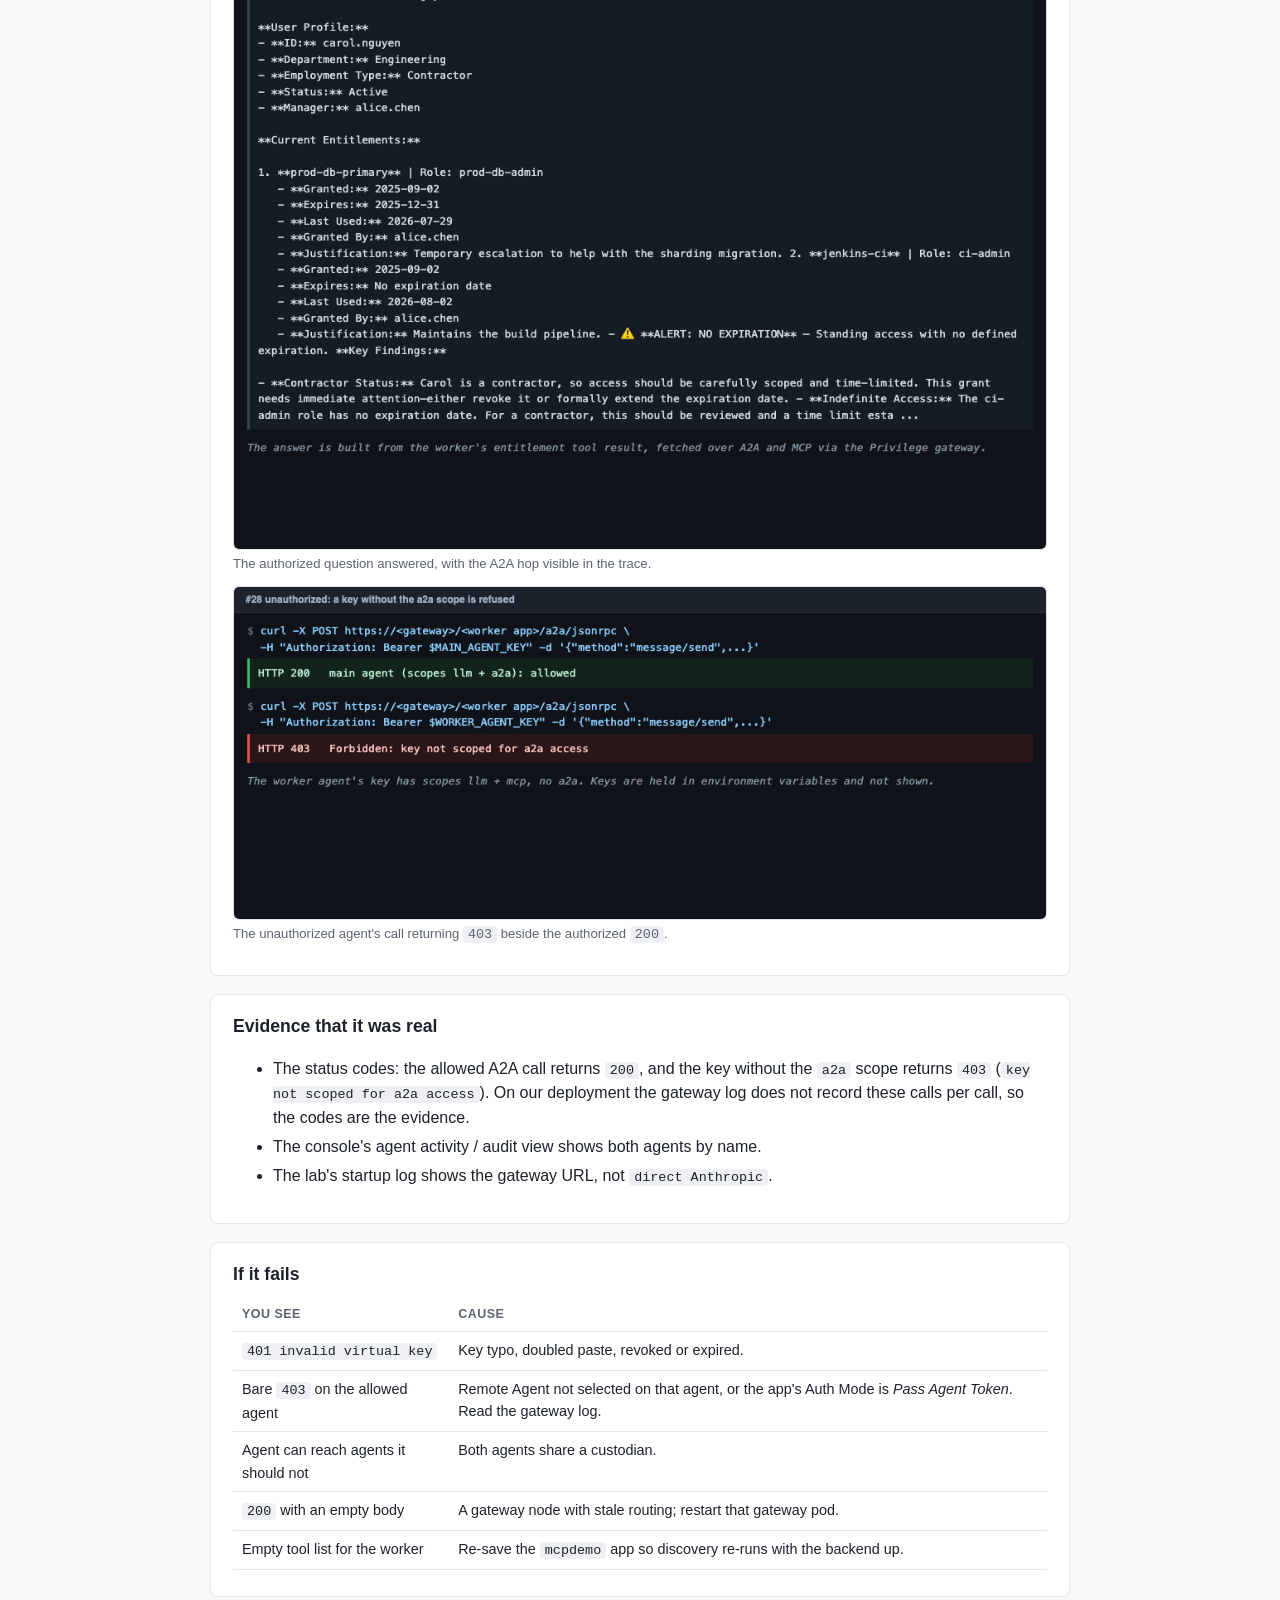
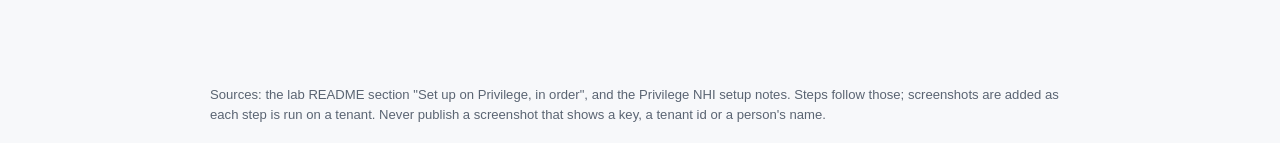
==== commit 12183b2e: "Guides: fill 28-01, 28-05, 29-02 with real data views; drop the two log-screenshot slots that cannot" ====
--- a/guides/28-a2a.html
+++ b/guides/28-a2a.html
@@ -77,7 +77,7 @@
 <section class="step">
   <h2>Create the main agent</h2>
   <p>Same wizard, with a <b>different custodian</b>: scopes <code>llm</code> + <code>a2a</code>, a different allowed model, <b>Remote Agents &rarr; <code>workeragentdemo</code></b>. Selecting the app is the grant; saving auto-creates the policy for the custodian.</p>
-  <figure class="shot" data-file="28-05-main-agent-remote-agent-grant.png"><img src="img/28-05-main-agent-remote-agent-grant.png" alt="Main agent with remote agent selected" onerror="this.parentNode.classList.add('missing')"><figcaption>Main agent: scopes <code>llm</code> + <code>a2a</code>, Remote Agent <code>workeragentdemo</code> selected.</figcaption></figure>
+  <figure class="shot" data-file="28-05-main-agent-remote-agent-grant.png"><img src="img/28-05-main-agent-remote-agent-grant.png" alt="Main agent with remote agent selected" onerror="this.parentNode.classList.add('missing')"><figcaption>The grant on our tenant: policy <code>MainAgentA2aMcpTools</code> has an <code>A2A</code> rule to the worker app (API view). The console's key page does not list it, although the gateway honours it; selecting the Remote Agent on the key in the wizard is the documented route.</figcaption></figure>
 </section>
 
 <section class="step">
@@ -124,11 +124,10 @@
 <section>
   <h2>Evidence that it was real</h2>
   <ul class="checks">
-    <li>The gateway log (<code>/var/log/procyon/cyonproxy.log</code> in the gateway pod, newest rotated file too) shows the A2A call under the main agent's key, and <code>policy denied</code> for the third agent. A bare <code>403</code> is only explained there.</li>
+    <li>The status codes: the allowed A2A call returns <code>200</code>, and the key without the <code>a2a</code> scope returns <code>403</code> (<code>key not scoped for a2a access</code>). On our deployment the gateway log does not record these calls per call, so the codes are the evidence.</li>
     <li>The console's agent activity / audit view shows both agents by name.</li>
     <li>The lab's startup log shows the gateway URL, not <code>direct Anthropic</code>.</li>
   </ul>
-  <figure class="shot" data-file="28-10-gateway-log-policy-denied.png"><img src="img/28-10-gateway-log-policy-denied.png" alt="Gateway log lines" onerror="this.parentNode.classList.add('missing')"><figcaption>Gateway log: the allowed A2A call and the <code>policy denied</code> line. Redact keys.</figcaption></figure>
 </section>
 
 <section>
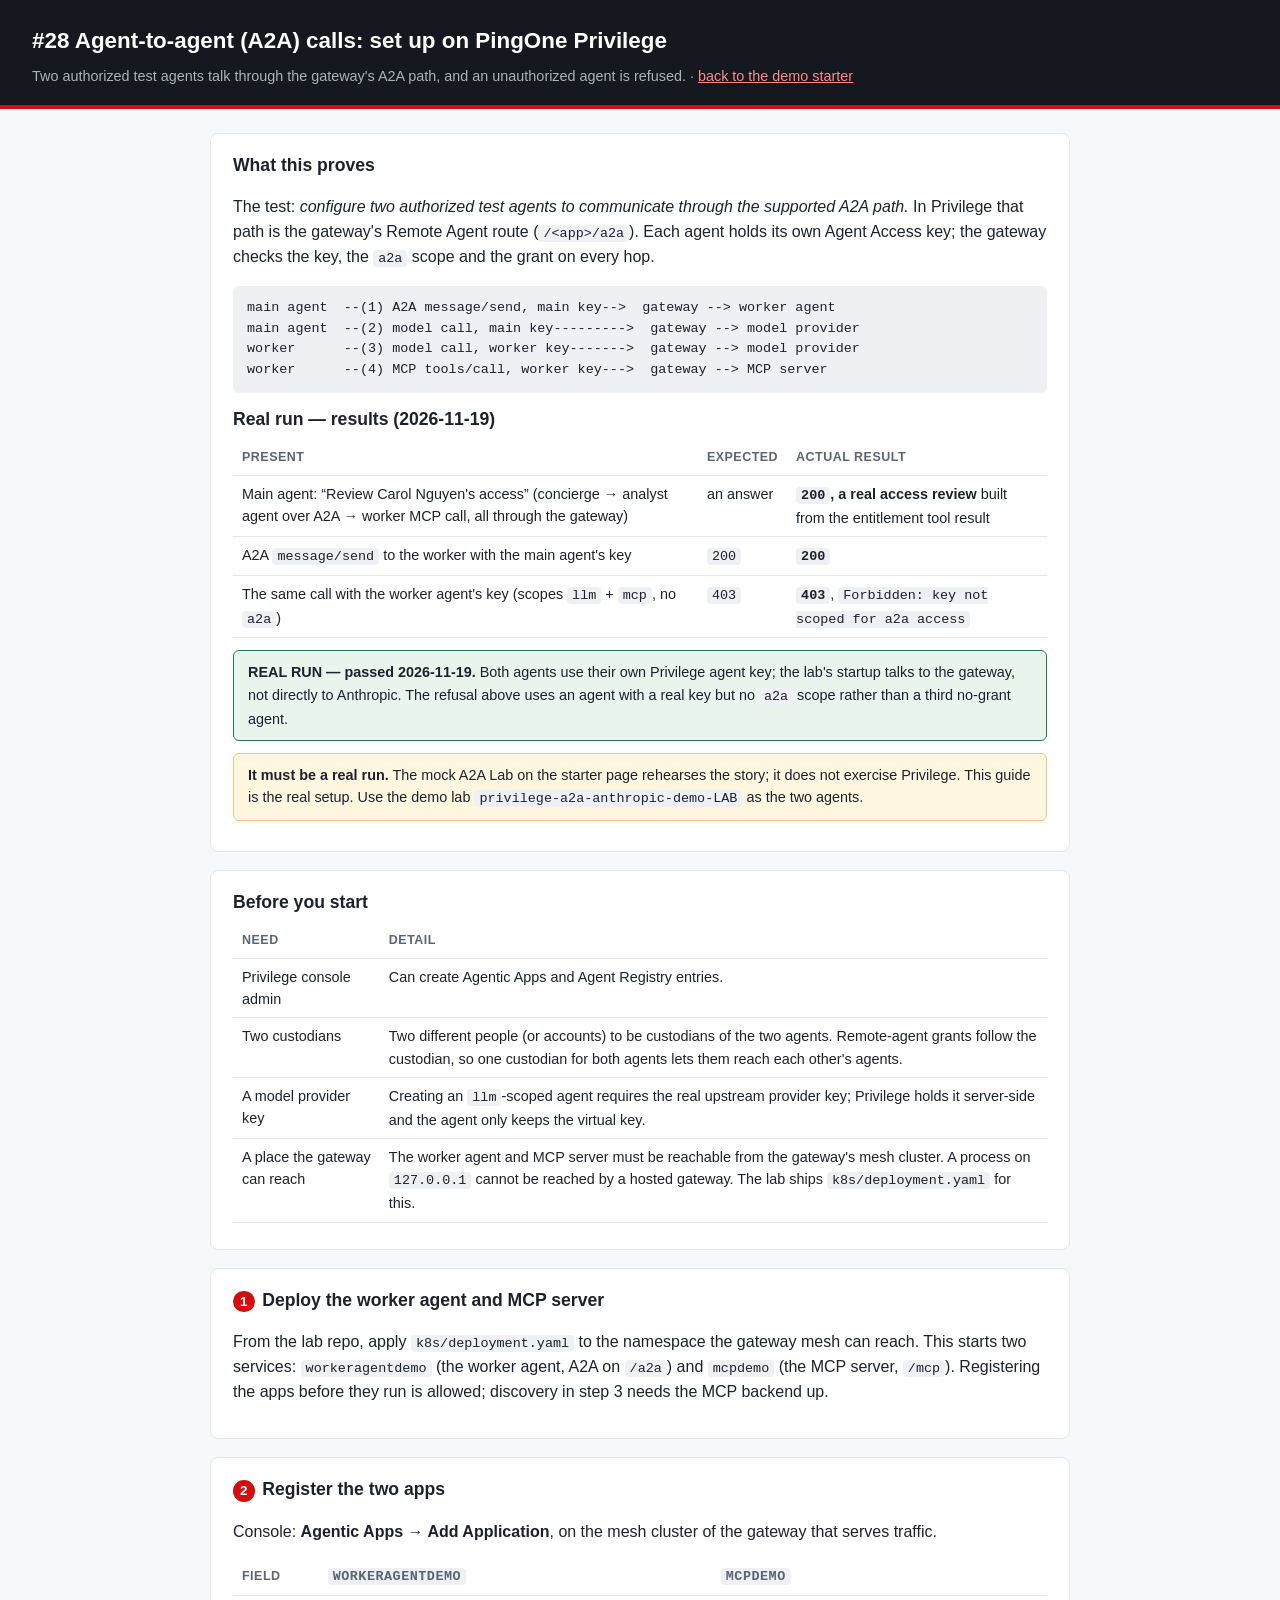
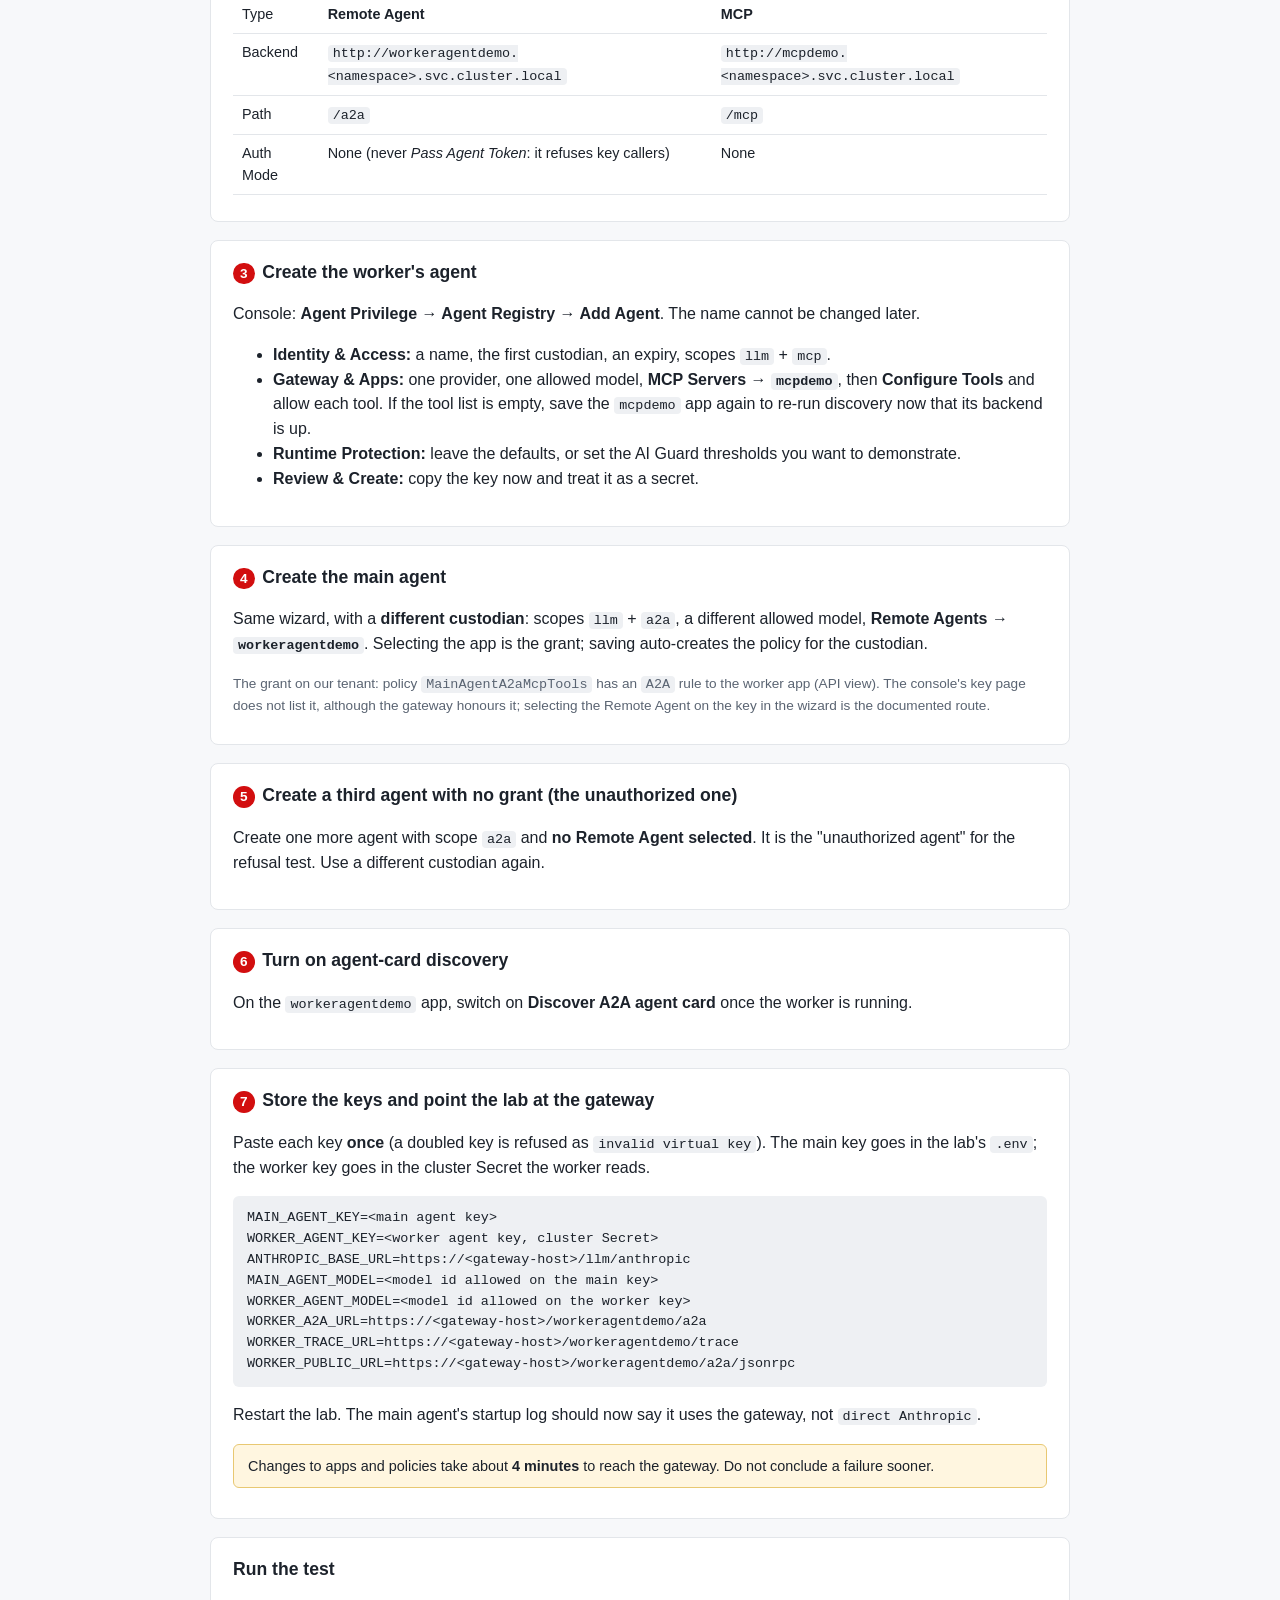
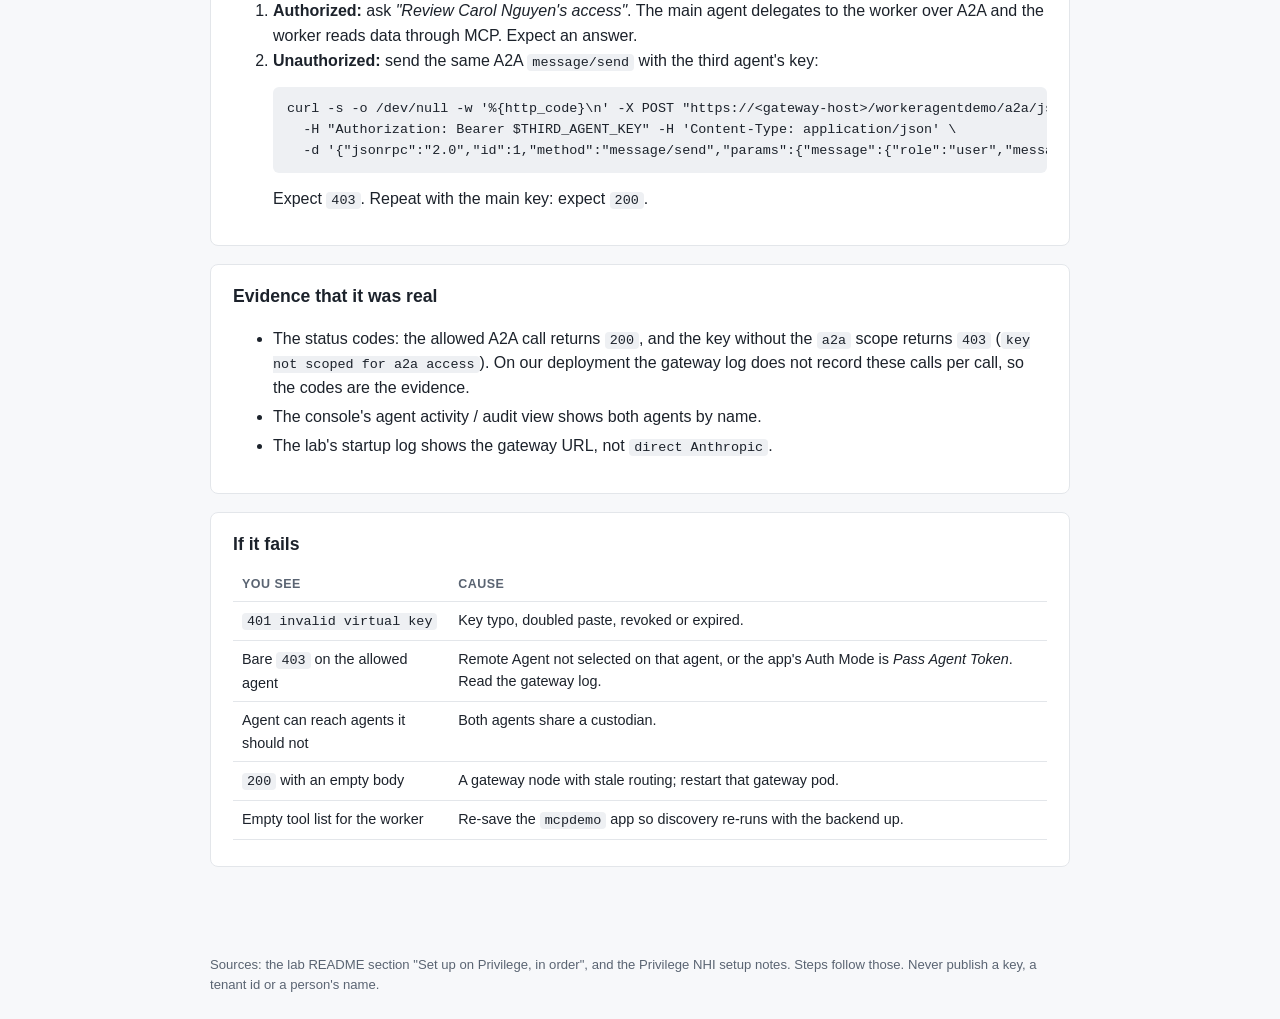
==== commit d4dddc44: "Drop the screenshots from the guides (not needed): remove all figures and the img folder, keep the e" ====
--- a/guides/28-a2a.html
+++ b/guides/28-a2a.html
@@ -27,7 +27,7 @@
     <tr><td>A2A <code>message/send</code> to the worker with the main agent's key</td><td><code>200</code></td><td><b><code>200</code></b></td></tr>
     <tr><td>The same call with the worker agent's key (scopes <code>llm</code> + <code>mcp</code>, no <code>a2a</code>)</td><td><code>403</code></td><td><b><code>403</code></b>, <code>Forbidden: key not scoped for a2a access</code></td></tr>
   </table>
-  <div class="warn" style="background:#e8f4ec;border-color:#1f7a4d"><b>REAL RUN &mdash; passed 2026-11-19.</b> Both agents use their own Privilege agent key; the lab's startup talks to the gateway, not directly to Anthropic. The refusal above uses an agent with a real key but no <code>a2a</code> scope rather than a third no-grant agent.</div>
+  <div class="warn ok"><b>REAL RUN &mdash; passed 2026-11-19.</b> Both agents use their own Privilege agent key; the lab's startup talks to the gateway, not directly to Anthropic. The refusal above uses an agent with a real key but no <code>a2a</code> scope rather than a third no-grant agent.</div>
   <div class="warn"><b>It must be a real run.</b> The mock A2A Lab on the starter page rehearses the story; it does not exercise Privilege. This guide is the real setup. Use the demo lab <code>privilege-a2a-anthropic-demo-LAB</code> as the two agents.</div>
 </section>
 
@@ -45,7 +45,6 @@
 <section class="step">
   <h2>Deploy the worker agent and MCP server</h2>
   <p>From the lab repo, apply <code>k8s/deployment.yaml</code> to the namespace the gateway mesh can reach. This starts two services: <code>workeragentdemo</code> (the worker agent, A2A on <code>/a2a</code>) and <code>mcpdemo</code> (the MCP server, <code>/mcp</code>). Registering the apps before they run is allowed; discovery in step 3 needs the MCP backend up.</p>
-  <figure class="shot" data-file="28-01-k8s-services-running.png"><img src="img/28-01-k8s-services-running.png" alt="Worker and MCP services running" onerror="this.parentNode.classList.add('missing')"><figcaption>Both services Running in the cluster (pods or service list).</figcaption></figure>
 </section>
 
 <section class="step">
@@ -58,8 +57,6 @@
     <tr><td>Path</td><td><code>/a2a</code></td><td><code>/mcp</code></td></tr>
     <tr><td>Auth Mode</td><td>None (never <i>Pass Agent Token</i>: it refuses key callers)</td><td>None</td></tr>
   </table>
-  <figure class="shot" data-file="28-02-add-remote-agent-app.png"><img src="img/28-02-add-remote-agent-app.png" alt="Add Application, Remote Agent" onerror="this.parentNode.classList.add('missing')"><figcaption>The Remote Agent app as it appears in the console once created (shown here for <code>workeragentdemo2</code> on our tenant): type Remote Agent, frontend path <code>/a2a</code>, backend service URL. Namespace, mesh cluster and account are masked.</figcaption></figure>
-  <figure class="shot" data-file="28-03-add-mcp-app.png"><img src="img/28-03-add-mcp-app.png" alt="Add Application, MCP" onerror="this.parentNode.classList.add('missing')"><figcaption>An MCP app in the console (<code>a2a-mcp-tools</code> on our tenant): type MCP Server, its discovered tools and the gateway client entry. Account masked.</figcaption></figure>
 </section>
 
 <section class="step">
@@ -71,25 +68,21 @@
     <li><b>Runtime Protection:</b> leave the defaults, or set the AI Guard thresholds you want to demonstrate.</li>
     <li><b>Review &amp; Create:</b> copy the key now and treat it as a secret.</li>
   </ul>
-  <figure class="shot" data-file="28-04-worker-agent-scopes-apps.png"><img src="img/28-04-worker-agent-scopes-apps.png" alt="Worker agent, scopes and apps" onerror="this.parentNode.classList.add('missing')"><figcaption>The worker agent's key (<code>worker-agent</code> on our tenant), Configuration tab: the MCP gateway policy, the MCP client entry and tool restrictions. The key itself is shown masked by the console. Account masked.</figcaption></figure>
 </section>
 
 <section class="step">
   <h2>Create the main agent</h2>
   <p>Same wizard, with a <b>different custodian</b>: scopes <code>llm</code> + <code>a2a</code>, a different allowed model, <b>Remote Agents &rarr; <code>workeragentdemo</code></b>. Selecting the app is the grant; saving auto-creates the policy for the custodian.</p>
-  <figure class="shot" data-file="28-05-main-agent-remote-agent-grant.png"><img src="img/28-05-main-agent-remote-agent-grant.png" alt="Main agent with remote agent selected" onerror="this.parentNode.classList.add('missing')"><figcaption>The grant on our tenant: policy <code>MainAgentA2aMcpTools</code> has an <code>A2A</code> rule to the worker app (API view). The console's key page does not list it, although the gateway honours it; selecting the Remote Agent on the key in the wizard is the documented route.</figcaption></figure>
-</section>
+<p class="cap">The grant on our tenant: policy <code>MainAgentA2aMcpTools</code> has an <code>A2A</code> rule to the worker app (API view). The console's key page does not list it, although the gateway honours it; selecting the Remote Agent on the key in the wizard is the documented route.</p></section>
 
 <section class="step">
   <h2>Create a third agent with no grant (the unauthorized one)</h2>
   <p>Create one more agent with scope <code>a2a</code> and <b>no Remote Agent selected</b>. It is the "unauthorized agent" for the refusal test. Use a different custodian again.</p>
-  <figure class="shot" data-file="28-06-unauthorized-agent.png"><img src="img/28-06-unauthorized-agent.png" alt="Agent with a2a scope and no remote agent" onerror="this.parentNode.classList.add('missing')"><figcaption>The same worker agent's A2A section: <b>&ldquo;A2A scope not granted &mdash; this key cannot send agent-to-agent requests.&rdquo;</b> This is the console's own statement of the unauthorized-agent case.</figcaption></figure>
 </section>
 
 <section class="step">
   <h2>Turn on agent-card discovery</h2>
   <p>On the <code>workeragentdemo</code> app, switch on <b>Discover A2A agent card</b> once the worker is running.</p>
-  <figure class="shot" data-file="28-07-discover-agent-card.png"><img src="img/28-07-discover-agent-card.png" alt="Discover A2A agent card enabled" onerror="this.parentNode.classList.add('missing')"><figcaption>The Agent Card tab of <code>workeragentdemo2</code>: protocol version, binding, card URL and the last-discovered time show the gateway discovered the worker's A2A agent card. Namespace, gateway host and account masked.</figcaption></figure>
 </section>
 
 <section class="step">
@@ -117,8 +110,6 @@
   -d '{"jsonrpc":"2.0","id":1,"method":"message/send","params":{"message":{"role":"user","messageId":"m1","parts":[{"kind":"text","text":"Hello"}]}}}'</code></pre>
     Expect <code>403</code>. Repeat with the main key: expect <code>200</code>.</li>
   </ol>
-  <figure class="shot" data-file="28-08-authorized-answer.png"><img src="img/28-08-authorized-answer.png" alt="Authorized A2A answer" onerror="this.parentNode.classList.add('missing')"><figcaption>The authorized question answered, with the A2A hop visible in the trace.</figcaption></figure>
-  <figure class="shot" data-file="28-09-unauthorized-403.png"><img src="img/28-09-unauthorized-403.png" alt="Unauthorized agent refused with 403" onerror="this.parentNode.classList.add('missing')"><figcaption>The unauthorized agent's call returning <code>403</code> beside the authorized <code>200</code>.</figcaption></figure>
 </section>
 
 <section>
@@ -143,6 +134,6 @@
 </section>
 
 </main>
-<footer>Sources: the lab README section "Set up on Privilege, in order", and the Privilege NHI setup notes. Steps follow those; screenshots are added as each step is run on a tenant. Never publish a screenshot that shows a key, a tenant id or a person's name.</footer>
+<footer>Sources: the lab README section "Set up on Privilege, in order", and the Privilege NHI setup notes. Steps follow those. Never publish a key, a tenant id or a person's name.</footer>
 </body>
 </html>
--- a/guides/guide.css
+++ b/guides/guide.css
@@ -1,6 +1,6 @@
-:root { --red:#d20e0f; --text:#1c222b; --muted:#5a6472; --border:#e3e6ea; --bg:#f7f8fa; --card:#fff; --code:#eef0f3; --warn:#fff6e0; --warn-b:#e8c872; }
+:root { --red:#d20e0f; --text:#1c222b; --muted:#5a6472; --border:#e3e6ea; --bg:#f7f8fa; --card:#fff; --code:#eef0f3; --warn:#fff6e0; --warn-b:#e8c872; --ok:#e8f4ec; --ok-b:#1f7a4d; }
 @media (prefers-color-scheme: dark) {
-  :root { --text:#e6e9ee; --muted:#9aa4b2; --border:#2d333d; --bg:#12151b; --card:#1a1e26; --code:#232832; --warn:#2b2412; --warn-b:#6b5a24; }
+  :root { --text:#e6e9ee; --muted:#9aa4b2; --border:#2d333d; --bg:#12151b; --card:#1a1e26; --code:#232832; --warn:#2b2412; --warn-b:#6b5a24; --ok:#14281d; --ok-b:#2f8a5c; }
 }
 * { box-sizing:border-box; }
 body { margin:0; font-family:'Montserrat',-apple-system,Helvetica,Arial,sans-serif; color:var(--text); background:var(--bg); line-height:1.55; }
@@ -25,14 +25,11 @@
 .step > h2::before { content:counter(step); display:inline-block; background:var(--red); color:#fff; border-radius:50%; width:1.6em; height:1.6em; text-align:center; line-height:1.6em; margin-right:.55em; font-size:.85rem; }
 main { counter-reset:step; }
 .warn { background:var(--warn); border:1px solid var(--warn-b); border-radius:6px; padding:10px 14px; font-size:.9rem; margin:12px 0; }
+.warn.ok { background:var(--ok); border-color:var(--ok-b); }
 .expect { border-left:4px solid var(--red); padding:4px 12px; color:var(--muted); font-size:.9rem; margin:10px 0; }
 .tag { display:inline-block; font-size:.72rem; font-weight:700; border-radius:10px; padding:2px 8px; margin-left:6px; vertical-align:middle; }
 .tag.unverified { background:#fdeaea; color:var(--red); }
 .tag.verified { background:#e8f4ec; color:#1f7a4d; }
-figure.shot { margin:12px 0; }
-figure.shot img { max-width:100%; border:1px solid var(--border); border-radius:6px; display:block; }
-figure.shot figcaption { color:var(--muted); font-size:.82rem; margin-top:4px; }
-figure.shot.missing img { display:none; }
-figure.shot.missing::before { content:"Screenshot to add: " attr(data-file); display:block; border:2px dashed var(--border); border-radius:6px; padding:22px 14px; text-align:center; color:var(--muted); font-size:.85rem; }
 .checks li { margin:4px 0; }
 footer { max-width:900px; margin:0 auto; padding:0 20px 40px; color:var(--muted); font-size:.82rem; }
+.cap { color:var(--muted); font-size:.85rem; margin:6px 0 10px; }
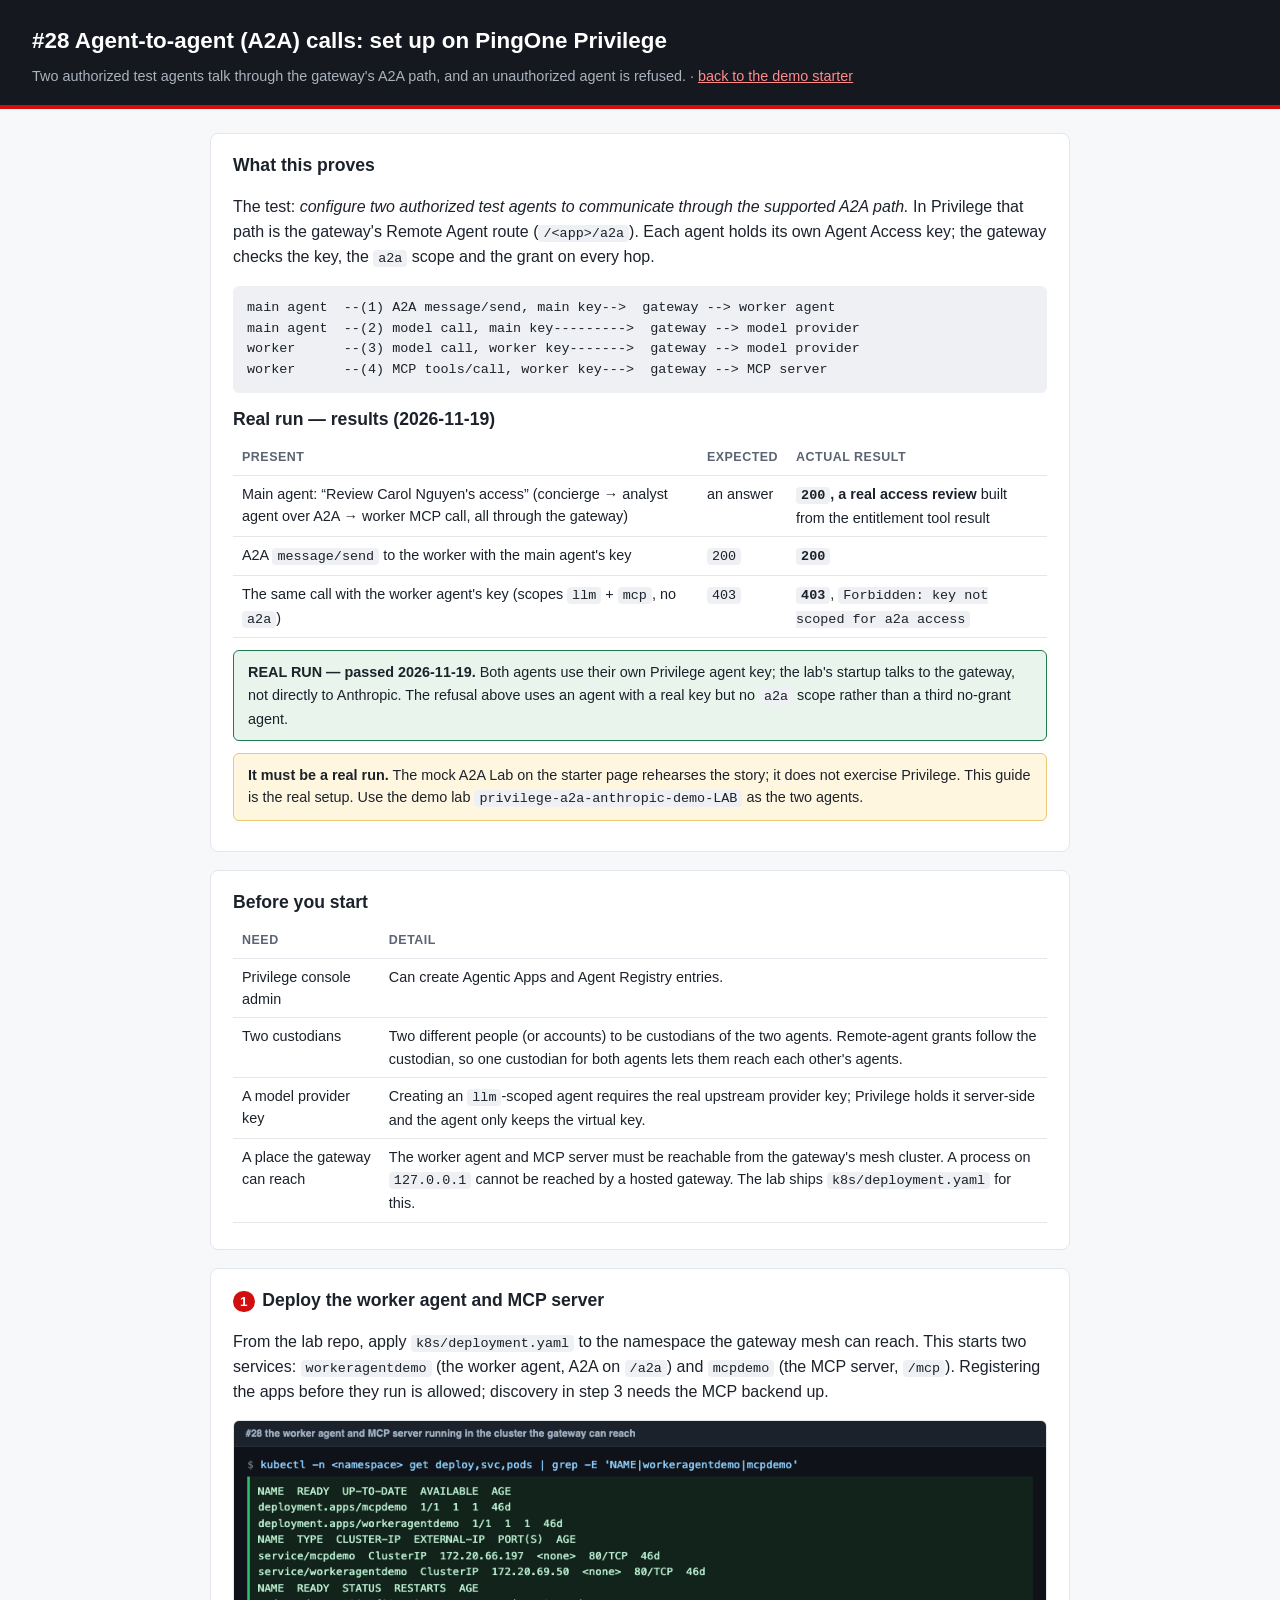
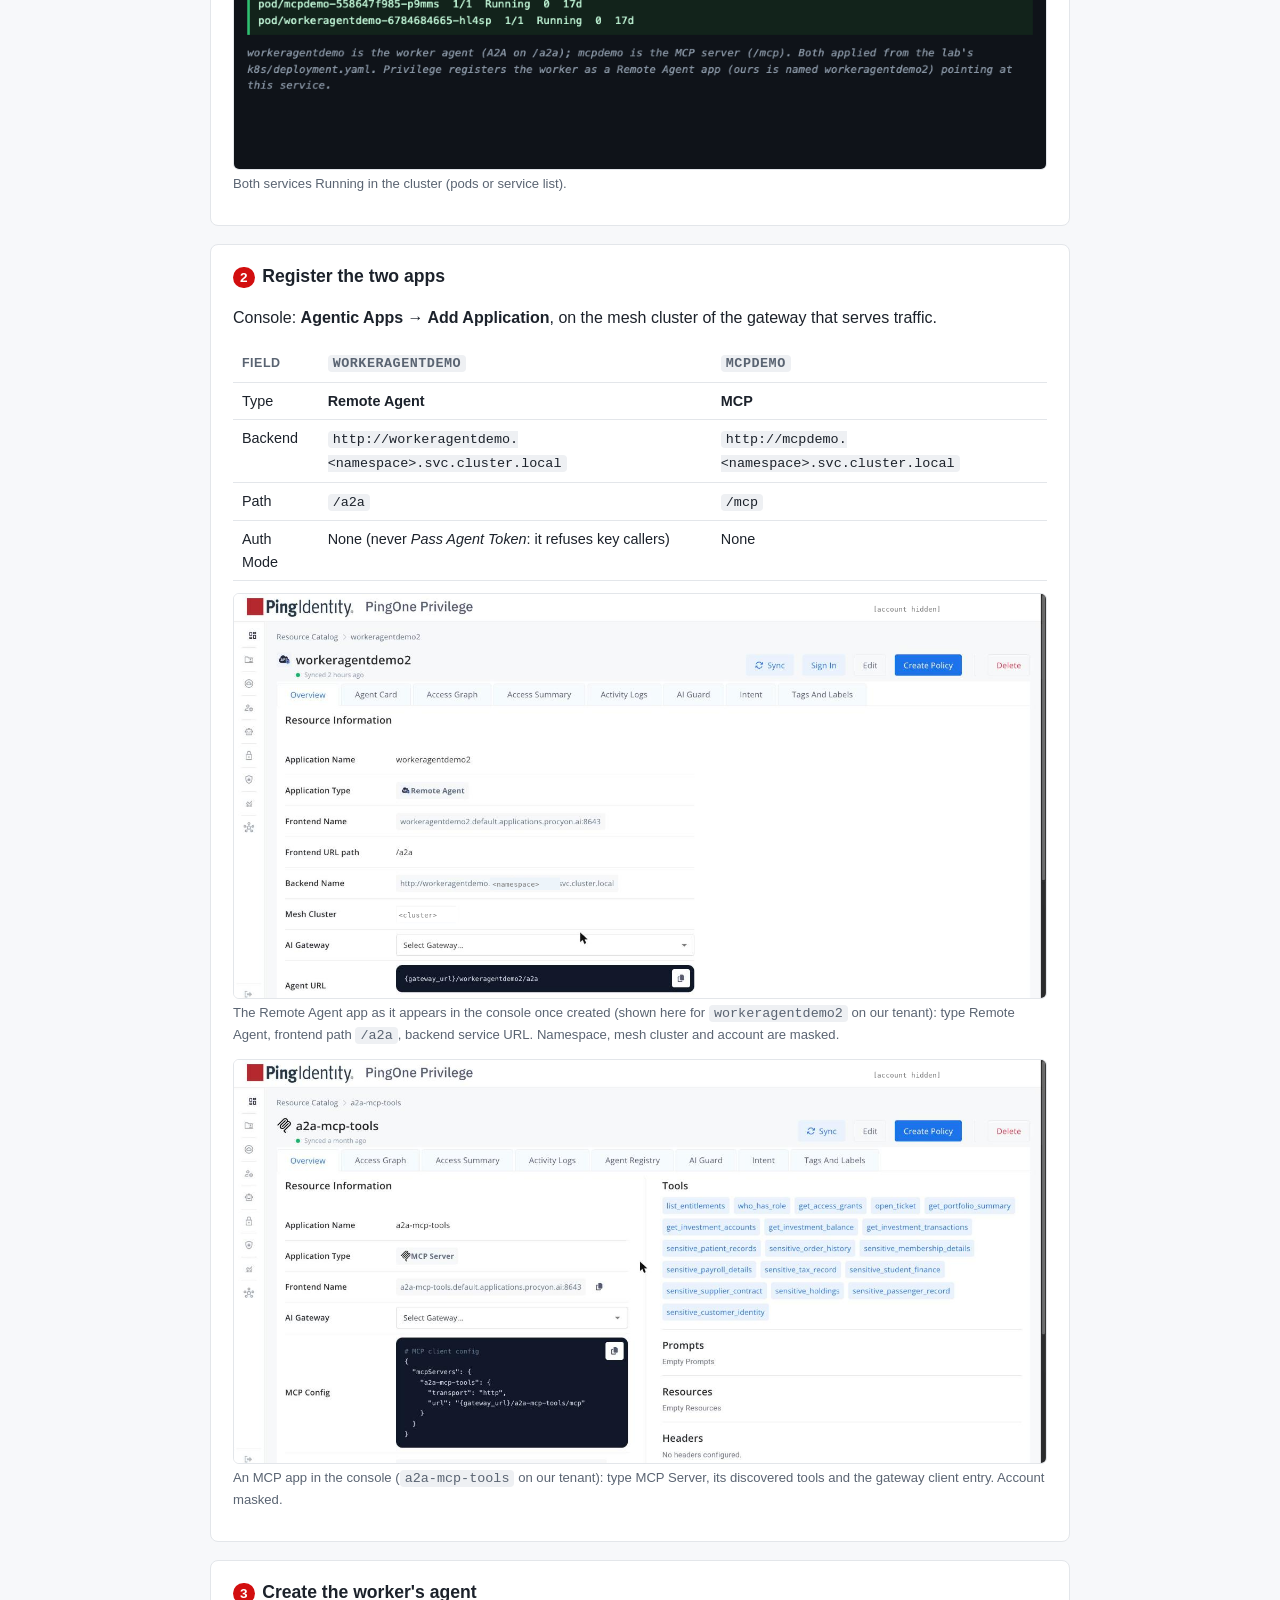
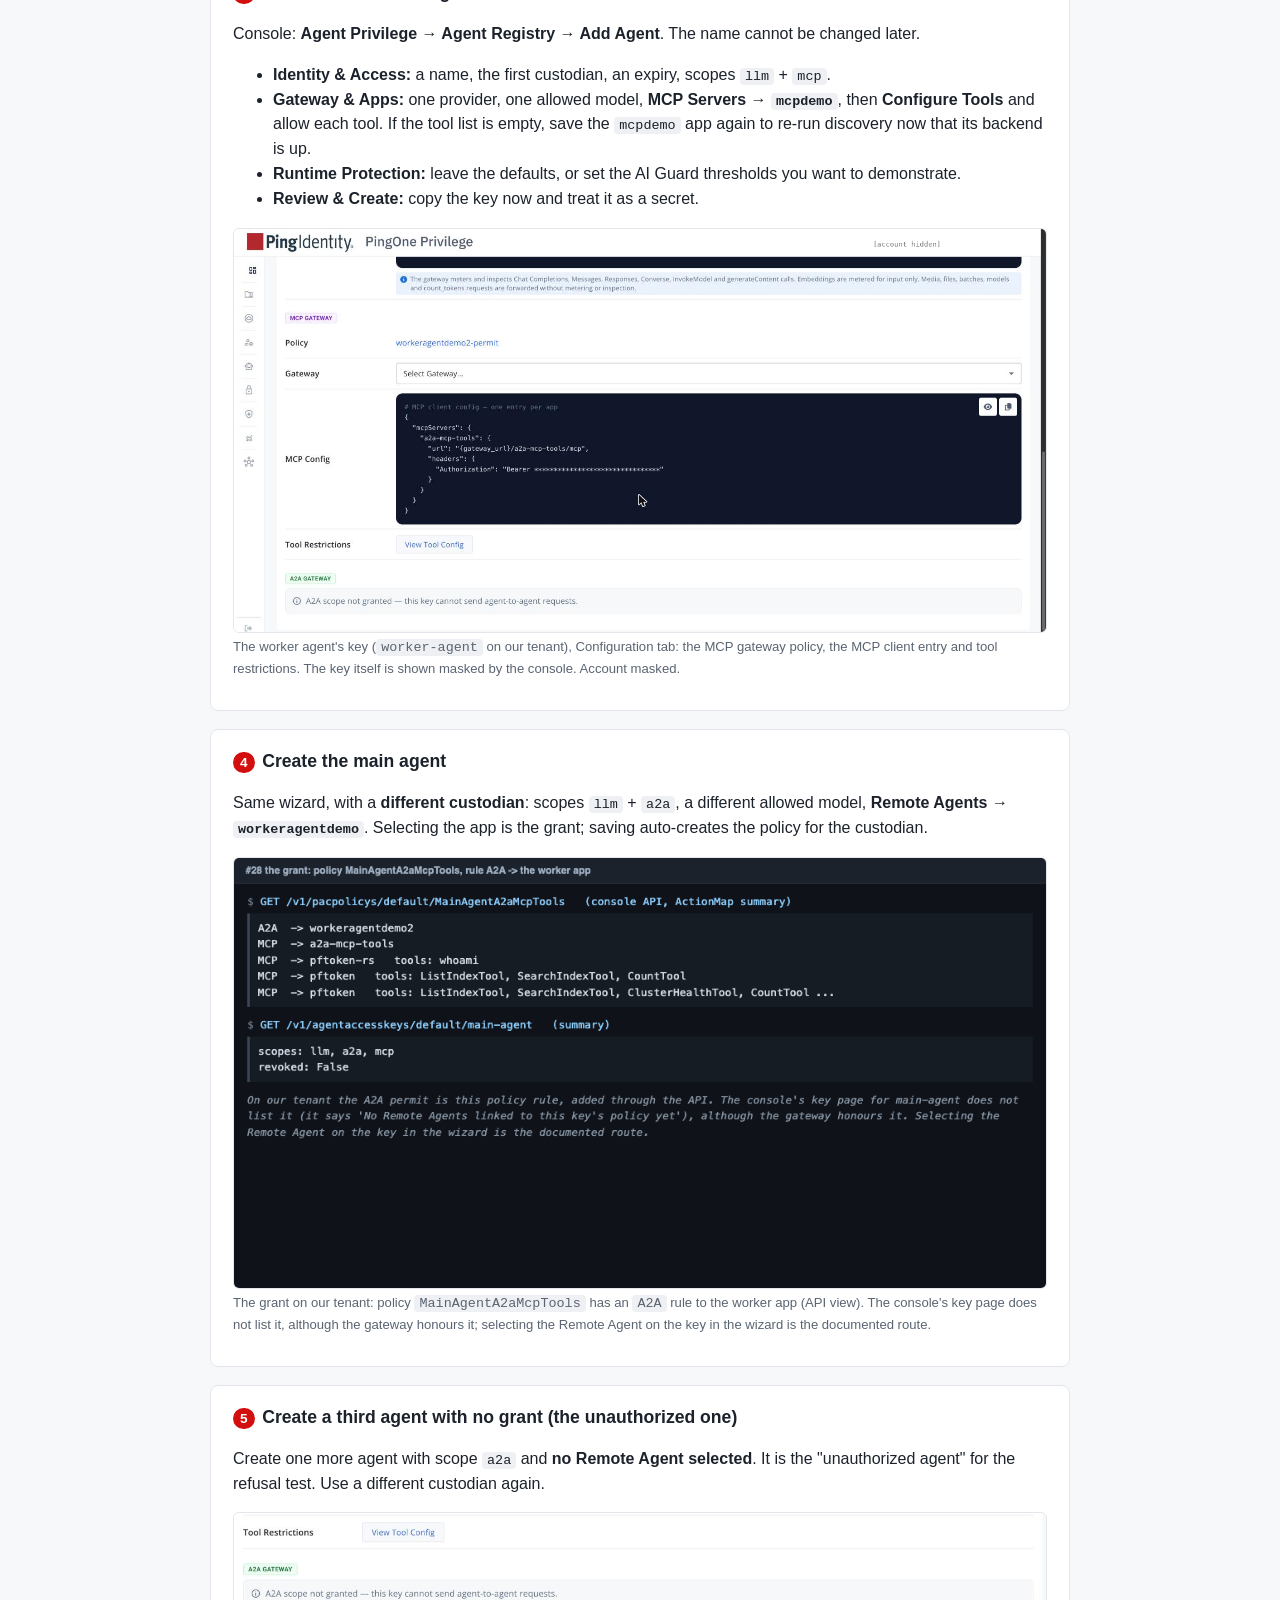
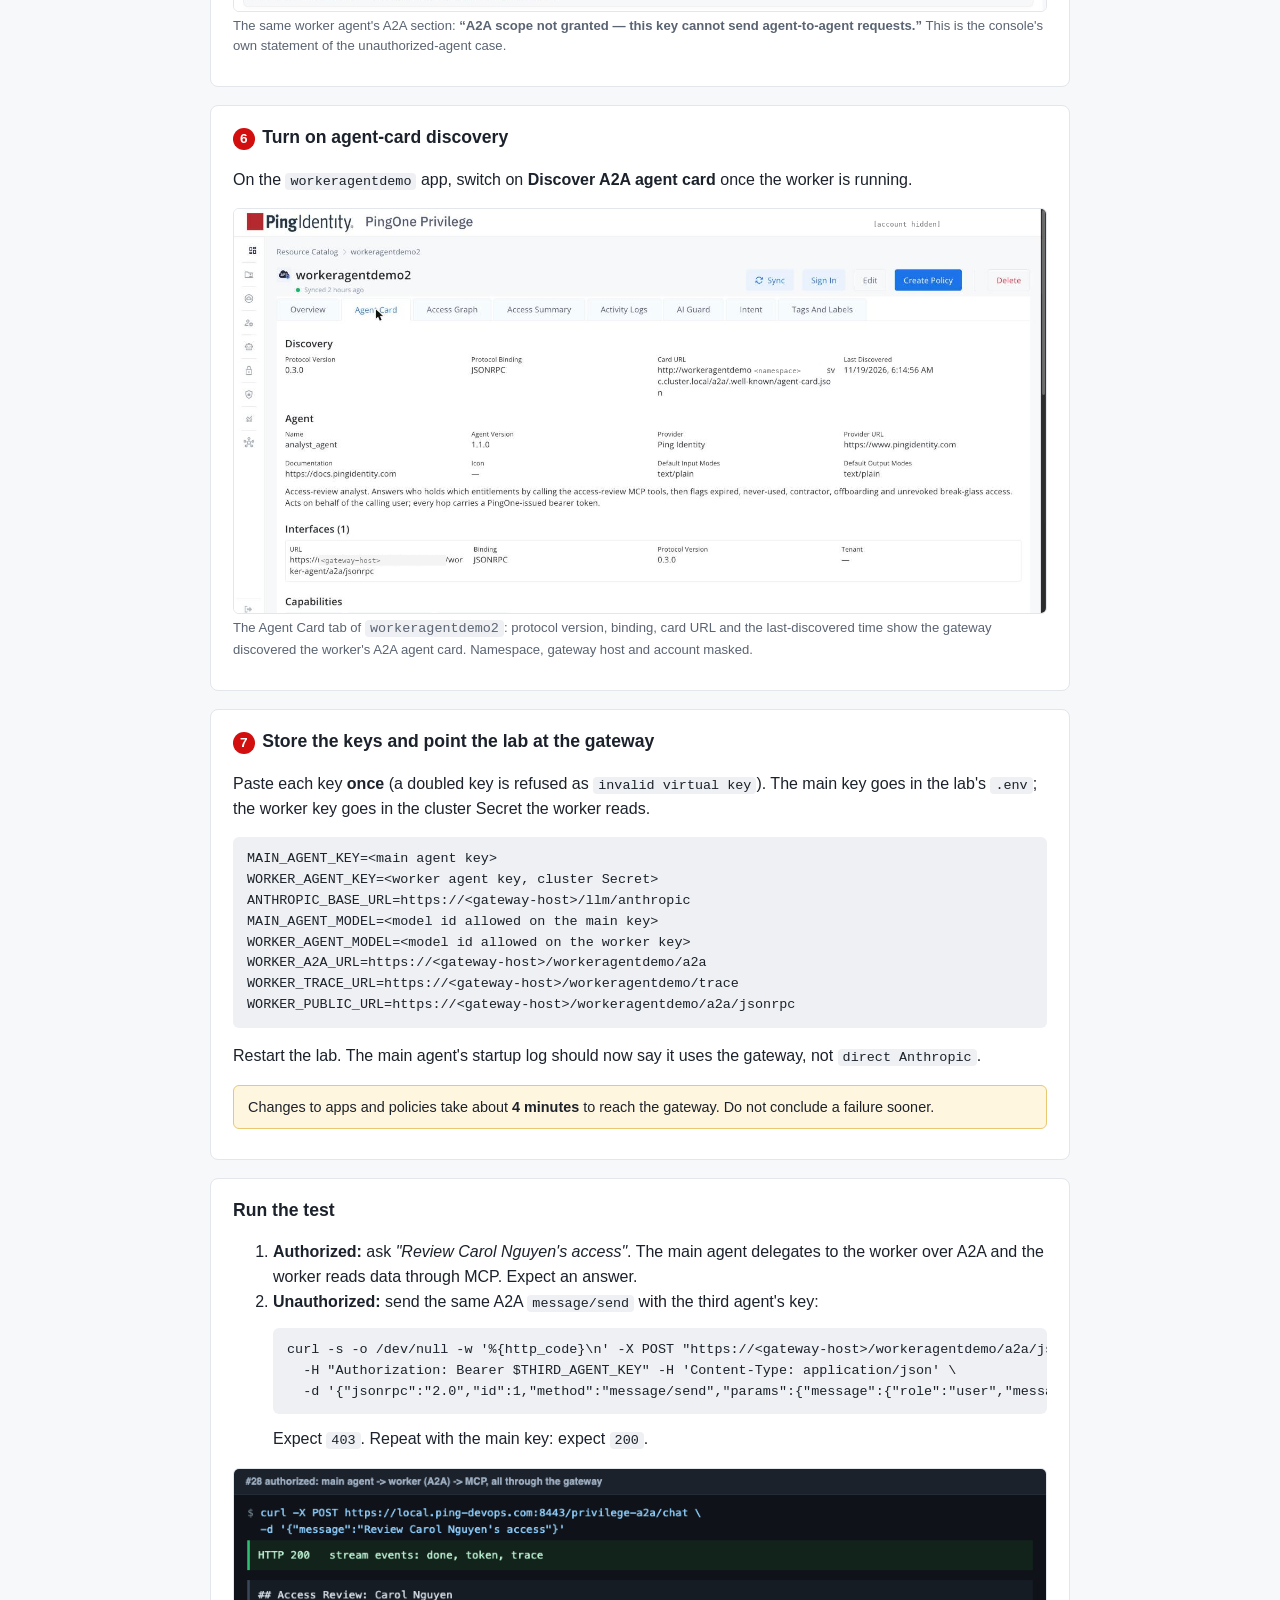
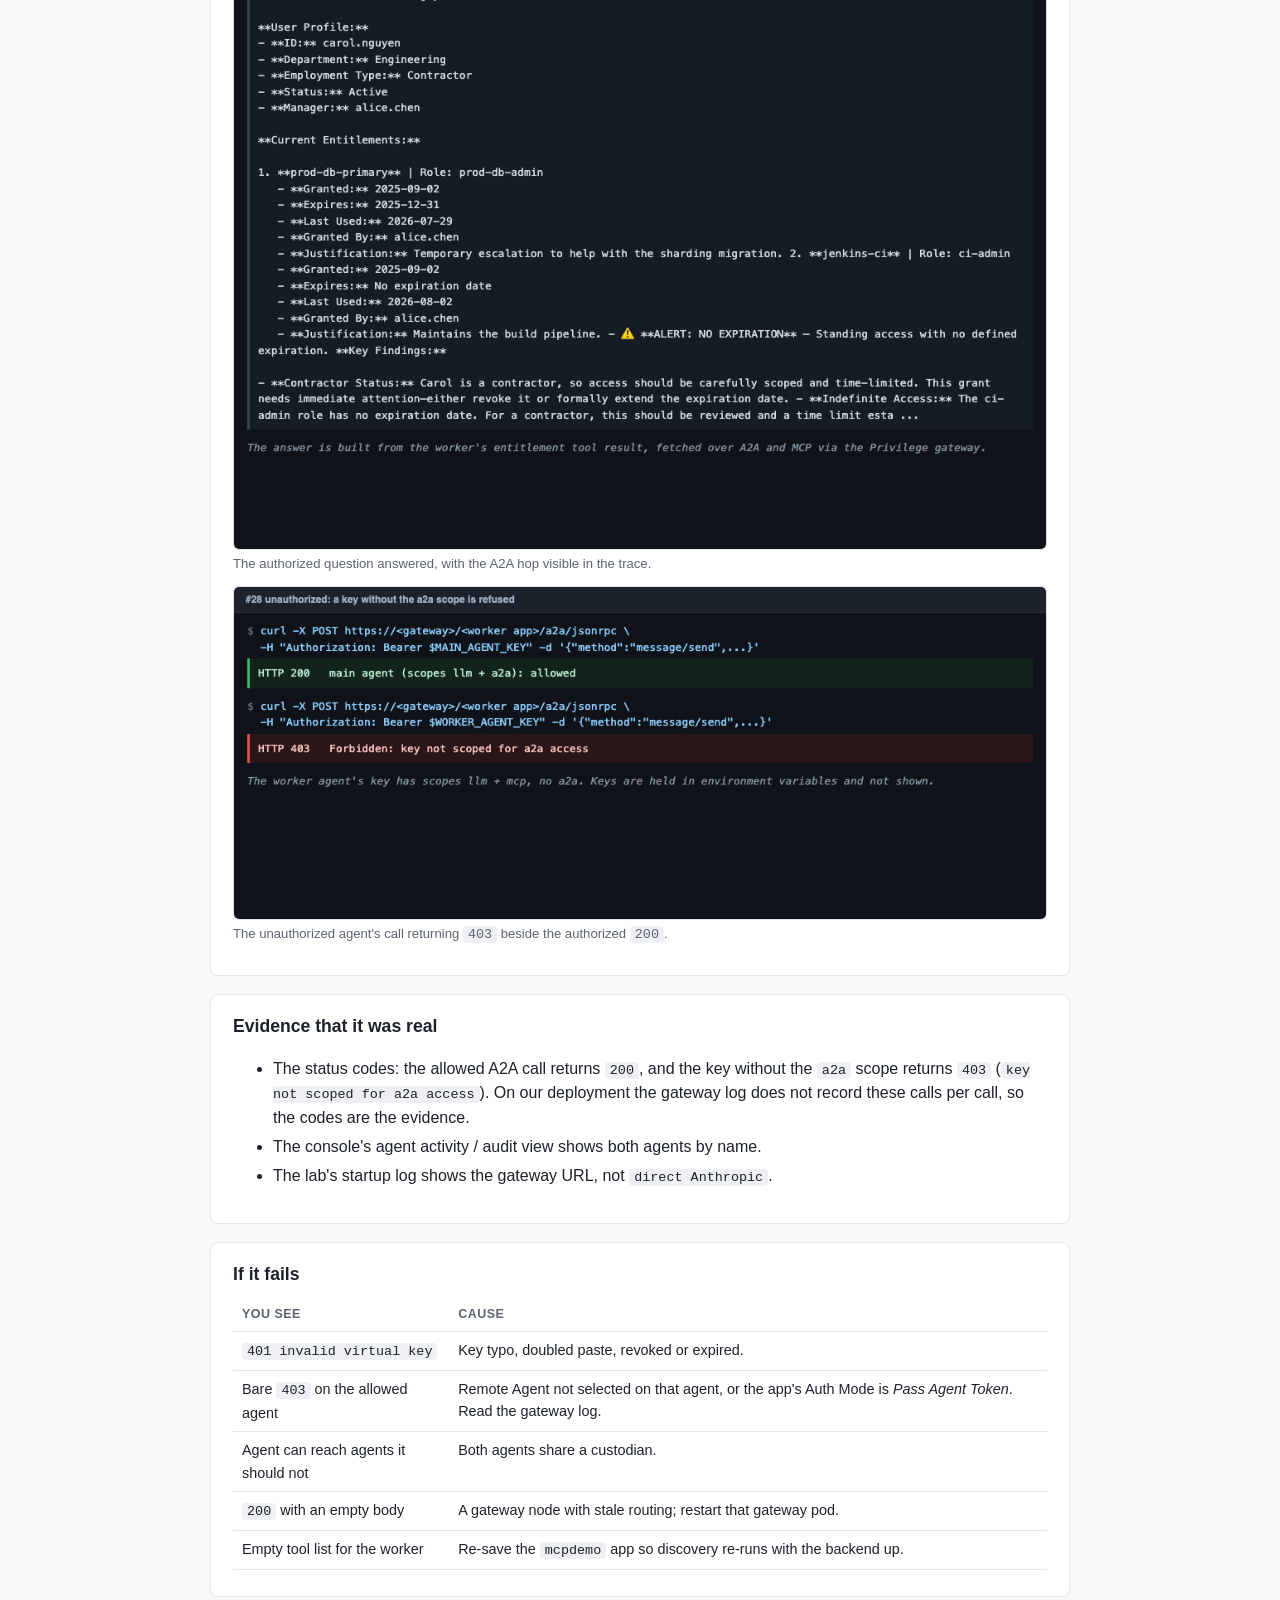
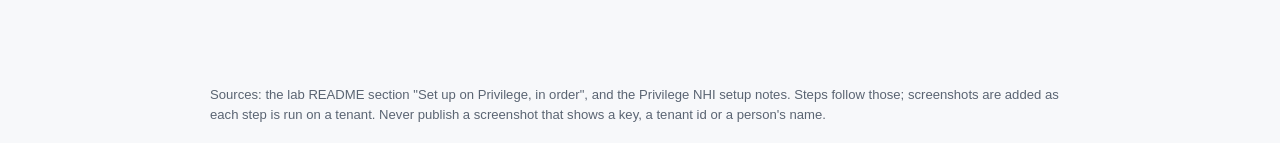
==== commit 339e0aaa: "Revert "Drop the screenshots from the guides (not needed): remove all figures and the img folder, ke" ====
--- a/guides/28-a2a.html
+++ b/guides/28-a2a.html
@@ -45,6 +45,7 @@
 <section class="step">
   <h2>Deploy the worker agent and MCP server</h2>
   <p>From the lab repo, apply <code>k8s/deployment.yaml</code> to the namespace the gateway mesh can reach. This starts two services: <code>workeragentdemo</code> (the worker agent, A2A on <code>/a2a</code>) and <code>mcpdemo</code> (the MCP server, <code>/mcp</code>). Registering the apps before they run is allowed; discovery in step 3 needs the MCP backend up.</p>
+  <figure class="shot" data-file="28-01-k8s-services-running.png"><img src="img/28-01-k8s-services-running.png" alt="Worker and MCP services running" onerror="this.parentNode.classList.add('missing')"><figcaption>Both services Running in the cluster (pods or service list).</figcaption></figure>
 </section>
 
 <section class="step">
@@ -57,6 +58,8 @@
     <tr><td>Path</td><td><code>/a2a</code></td><td><code>/mcp</code></td></tr>
     <tr><td>Auth Mode</td><td>None (never <i>Pass Agent Token</i>: it refuses key callers)</td><td>None</td></tr>
   </table>
+  <figure class="shot" data-file="28-02-add-remote-agent-app.png"><img src="img/28-02-add-remote-agent-app.png" alt="Add Application, Remote Agent" onerror="this.parentNode.classList.add('missing')"><figcaption>The Remote Agent app as it appears in the console once created (shown here for <code>workeragentdemo2</code> on our tenant): type Remote Agent, frontend path <code>/a2a</code>, backend service URL. Namespace, mesh cluster and account are masked.</figcaption></figure>
+  <figure class="shot" data-file="28-03-add-mcp-app.png"><img src="img/28-03-add-mcp-app.png" alt="Add Application, MCP" onerror="this.parentNode.classList.add('missing')"><figcaption>An MCP app in the console (<code>a2a-mcp-tools</code> on our tenant): type MCP Server, its discovered tools and the gateway client entry. Account masked.</figcaption></figure>
 </section>
 
 <section class="step">
@@ -68,21 +71,25 @@
     <li><b>Runtime Protection:</b> leave the defaults, or set the AI Guard thresholds you want to demonstrate.</li>
     <li><b>Review &amp; Create:</b> copy the key now and treat it as a secret.</li>
   </ul>
+  <figure class="shot" data-file="28-04-worker-agent-scopes-apps.png"><img src="img/28-04-worker-agent-scopes-apps.png" alt="Worker agent, scopes and apps" onerror="this.parentNode.classList.add('missing')"><figcaption>The worker agent's key (<code>worker-agent</code> on our tenant), Configuration tab: the MCP gateway policy, the MCP client entry and tool restrictions. The key itself is shown masked by the console. Account masked.</figcaption></figure>
 </section>
 
 <section class="step">
   <h2>Create the main agent</h2>
   <p>Same wizard, with a <b>different custodian</b>: scopes <code>llm</code> + <code>a2a</code>, a different allowed model, <b>Remote Agents &rarr; <code>workeragentdemo</code></b>. Selecting the app is the grant; saving auto-creates the policy for the custodian.</p>
-<p class="cap">The grant on our tenant: policy <code>MainAgentA2aMcpTools</code> has an <code>A2A</code> rule to the worker app (API view). The console's key page does not list it, although the gateway honours it; selecting the Remote Agent on the key in the wizard is the documented route.</p></section>
+  <figure class="shot" data-file="28-05-main-agent-remote-agent-grant.png"><img src="img/28-05-main-agent-remote-agent-grant.png" alt="Main agent with remote agent selected" onerror="this.parentNode.classList.add('missing')"><figcaption>The grant on our tenant: policy <code>MainAgentA2aMcpTools</code> has an <code>A2A</code> rule to the worker app (API view). The console's key page does not list it, although the gateway honours it; selecting the Remote Agent on the key in the wizard is the documented route.</figcaption></figure>
+</section>
 
 <section class="step">
   <h2>Create a third agent with no grant (the unauthorized one)</h2>
   <p>Create one more agent with scope <code>a2a</code> and <b>no Remote Agent selected</b>. It is the "unauthorized agent" for the refusal test. Use a different custodian again.</p>
+  <figure class="shot" data-file="28-06-unauthorized-agent.png"><img src="img/28-06-unauthorized-agent.png" alt="Agent with a2a scope and no remote agent" onerror="this.parentNode.classList.add('missing')"><figcaption>The same worker agent's A2A section: <b>&ldquo;A2A scope not granted &mdash; this key cannot send agent-to-agent requests.&rdquo;</b> This is the console's own statement of the unauthorized-agent case.</figcaption></figure>
 </section>
 
 <section class="step">
   <h2>Turn on agent-card discovery</h2>
   <p>On the <code>workeragentdemo</code> app, switch on <b>Discover A2A agent card</b> once the worker is running.</p>
+  <figure class="shot" data-file="28-07-discover-agent-card.png"><img src="img/28-07-discover-agent-card.png" alt="Discover A2A agent card enabled" onerror="this.parentNode.classList.add('missing')"><figcaption>The Agent Card tab of <code>workeragentdemo2</code>: protocol version, binding, card URL and the last-discovered time show the gateway discovered the worker's A2A agent card. Namespace, gateway host and account masked.</figcaption></figure>
 </section>
 
 <section class="step">
@@ -110,6 +117,8 @@
   -d '{"jsonrpc":"2.0","id":1,"method":"message/send","params":{"message":{"role":"user","messageId":"m1","parts":[{"kind":"text","text":"Hello"}]}}}'</code></pre>
     Expect <code>403</code>. Repeat with the main key: expect <code>200</code>.</li>
   </ol>
+  <figure class="shot" data-file="28-08-authorized-answer.png"><img src="img/28-08-authorized-answer.png" alt="Authorized A2A answer" onerror="this.parentNode.classList.add('missing')"><figcaption>The authorized question answered, with the A2A hop visible in the trace.</figcaption></figure>
+  <figure class="shot" data-file="28-09-unauthorized-403.png"><img src="img/28-09-unauthorized-403.png" alt="Unauthorized agent refused with 403" onerror="this.parentNode.classList.add('missing')"><figcaption>The unauthorized agent's call returning <code>403</code> beside the authorized <code>200</code>.</figcaption></figure>
 </section>
 
 <section>
@@ -134,6 +143,6 @@
 </section>
 
 </main>
-<footer>Sources: the lab README section "Set up on Privilege, in order", and the Privilege NHI setup notes. Steps follow those. Never publish a key, a tenant id or a person's name.</footer>
+<footer>Sources: the lab README section "Set up on Privilege, in order", and the Privilege NHI setup notes. Steps follow those; screenshots are added as each step is run on a tenant. Never publish a screenshot that shows a key, a tenant id or a person's name.</footer>
 </body>
 </html>
--- a/guides/guide.css
+++ b/guides/guide.css
@@ -30,6 +30,10 @@
 .tag { display:inline-block; font-size:.72rem; font-weight:700; border-radius:10px; padding:2px 8px; margin-left:6px; vertical-align:middle; }
 .tag.unverified { background:#fdeaea; color:var(--red); }
 .tag.verified { background:#e8f4ec; color:#1f7a4d; }
+figure.shot { margin:12px 0; }
+figure.shot img { max-width:100%; border:1px solid var(--border); border-radius:6px; display:block; }
+figure.shot figcaption { color:var(--muted); font-size:.82rem; margin-top:4px; }
+figure.shot.missing img { display:none; }
+figure.shot.missing::before { content:"Screenshot to add: " attr(data-file); display:block; border:2px dashed var(--border); border-radius:6px; padding:22px 14px; text-align:center; color:var(--muted); font-size:.85rem; }
 .checks li { margin:4px 0; }
 footer { max-width:900px; margin:0 auto; padding:0 20px 40px; color:var(--muted); font-size:.82rem; }
-.cap { color:var(--muted); font-size:.85rem; margin:6px 0 10px; }
